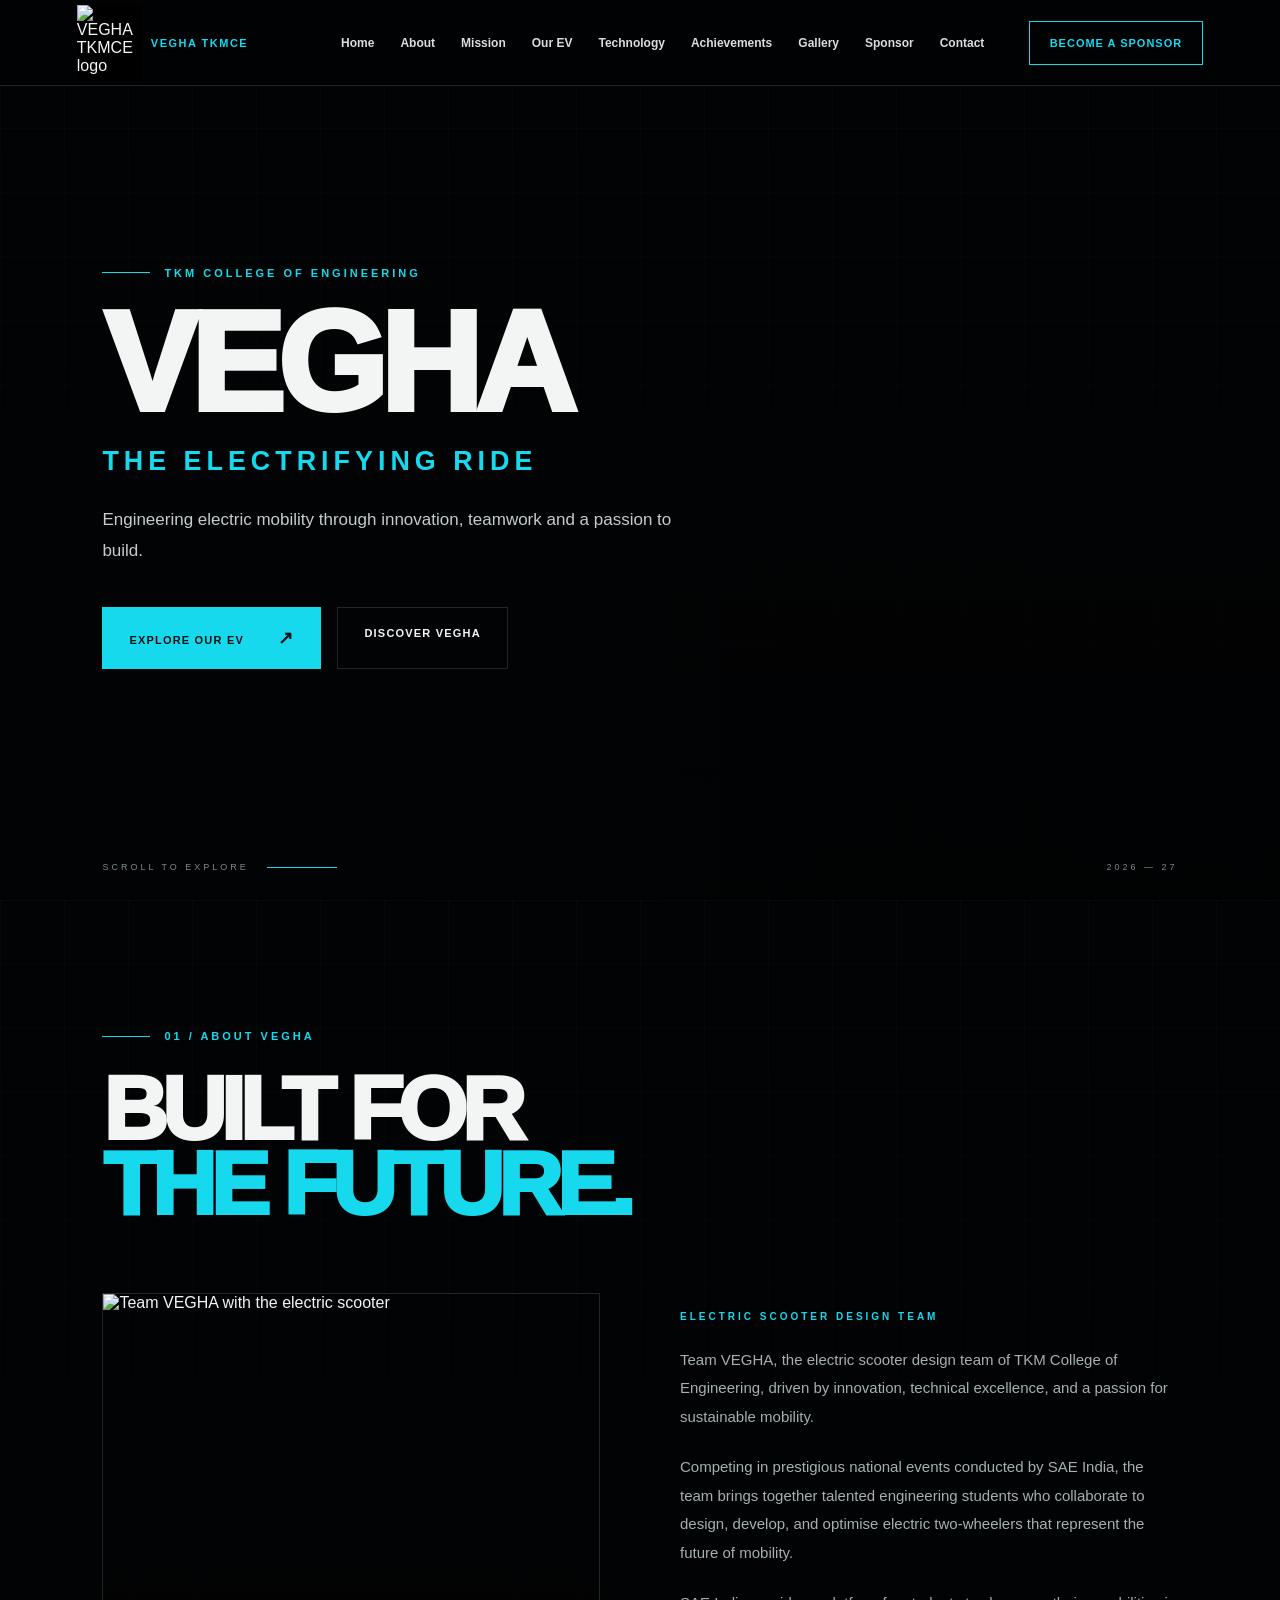
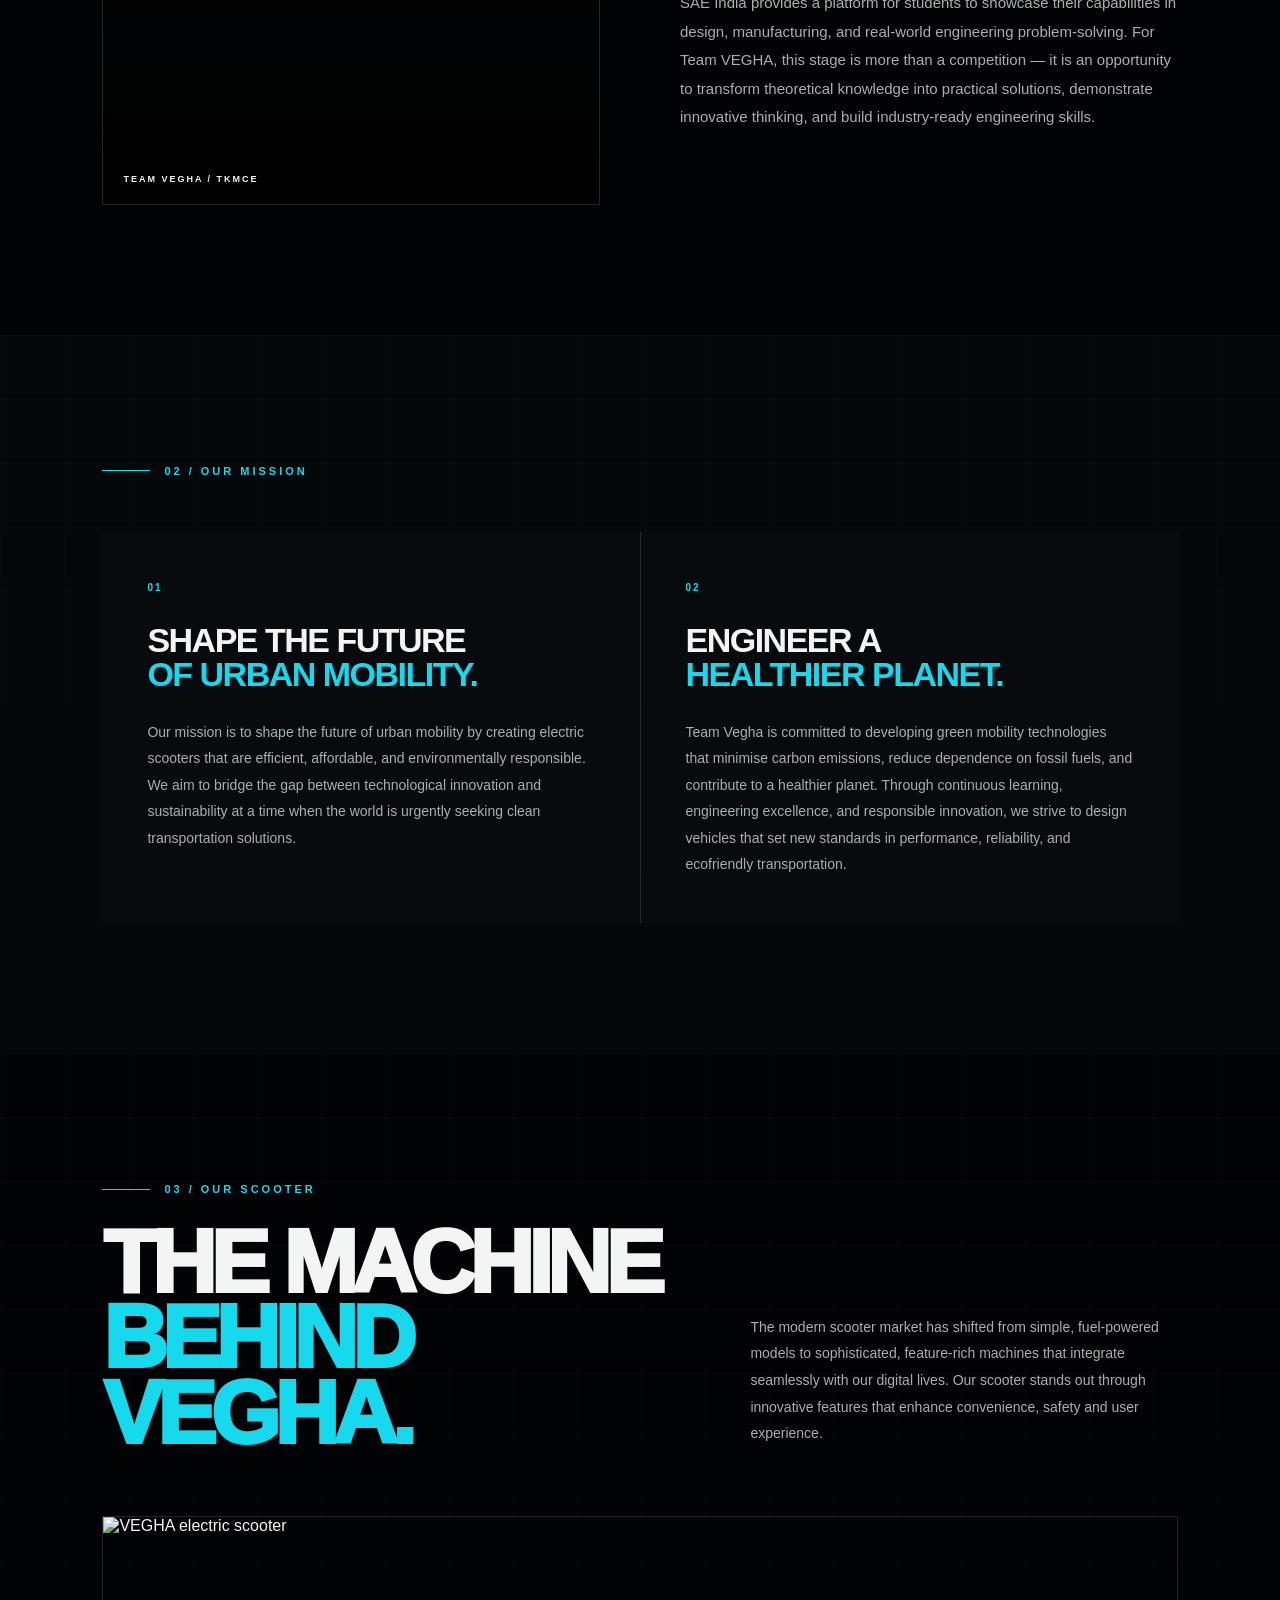
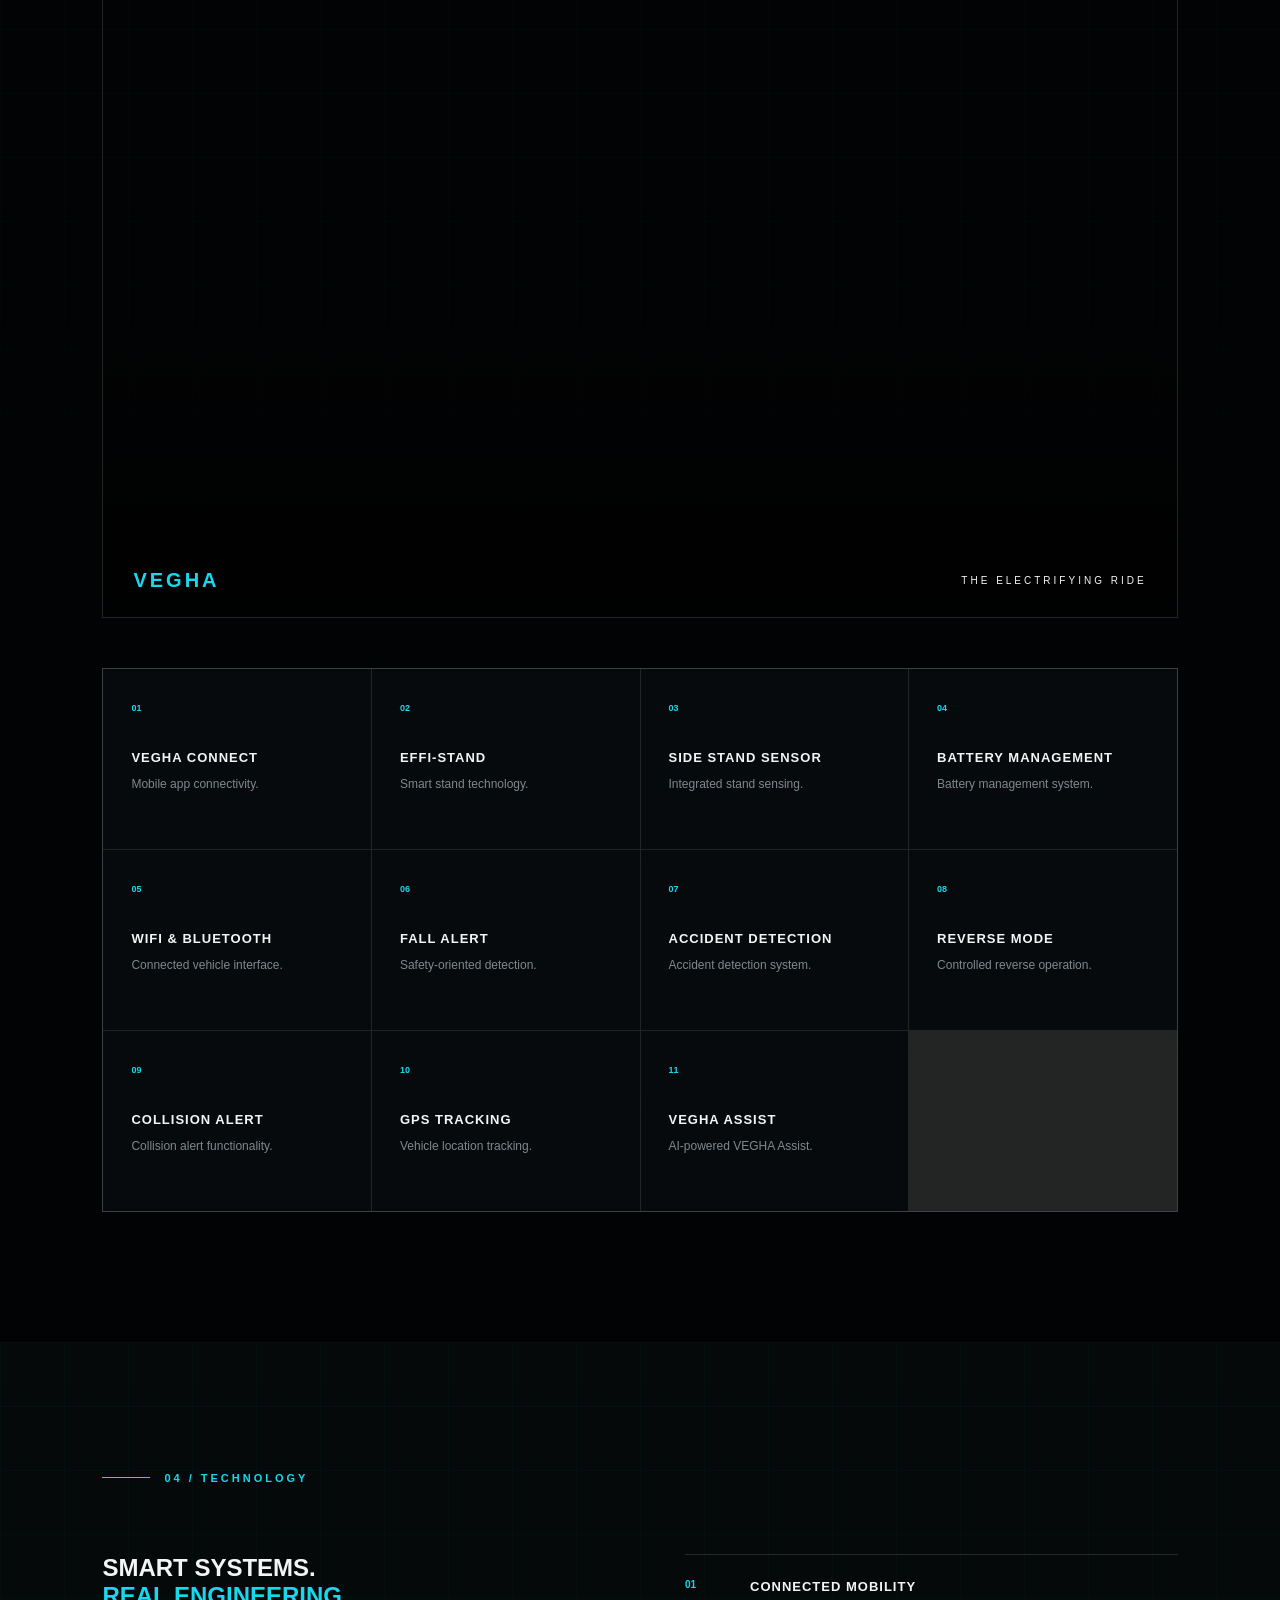
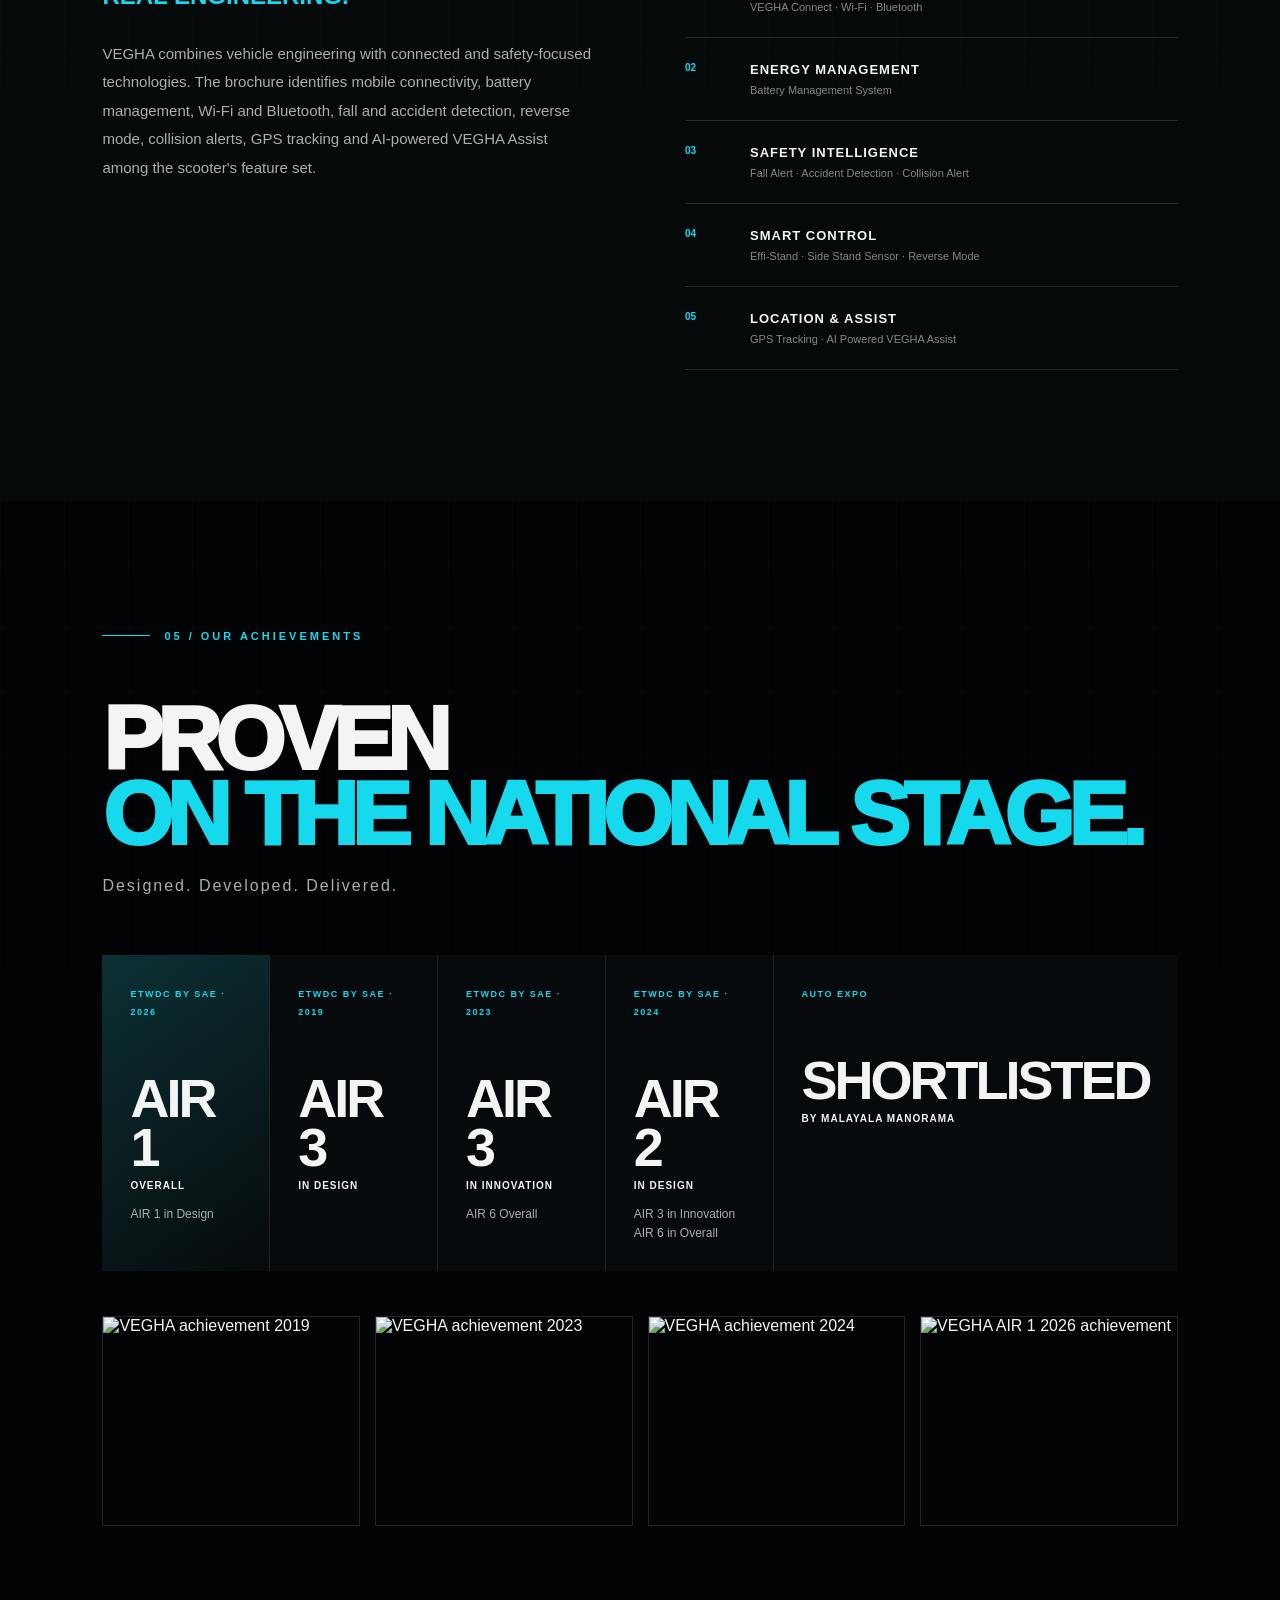
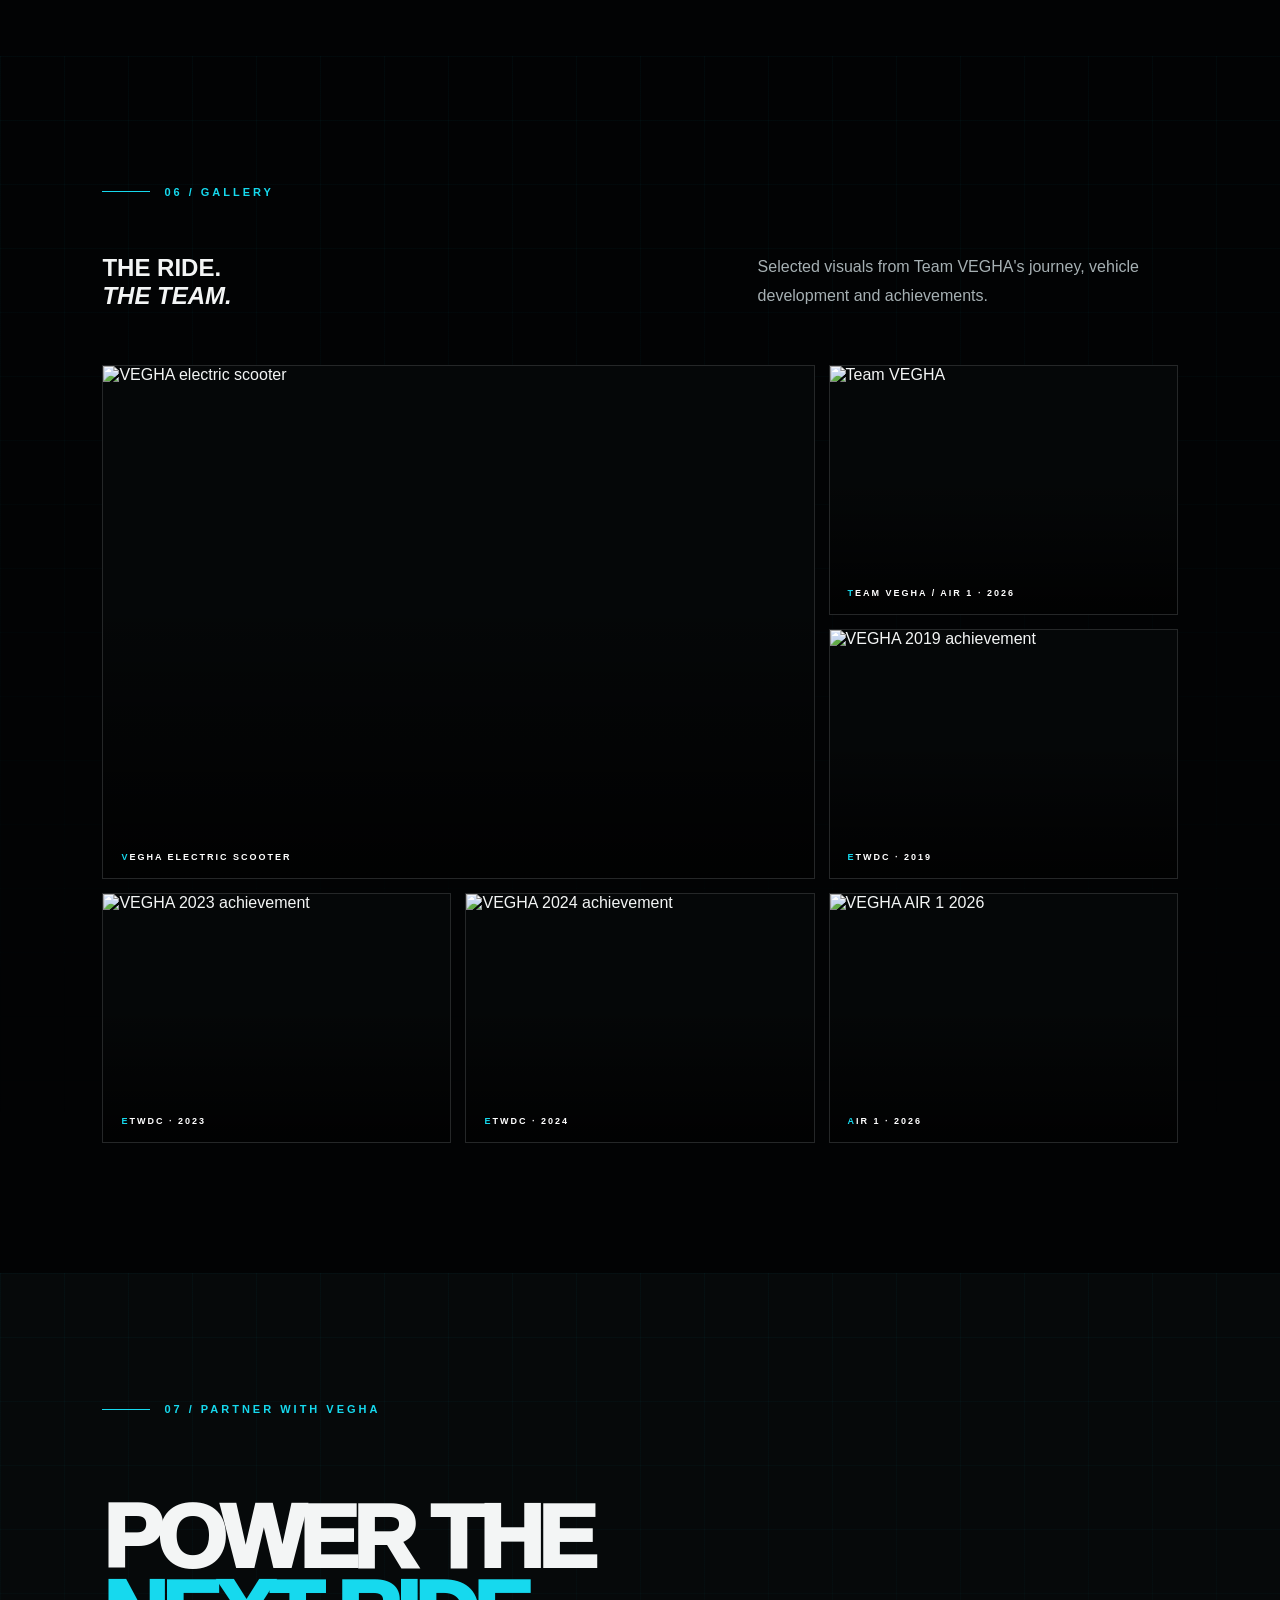
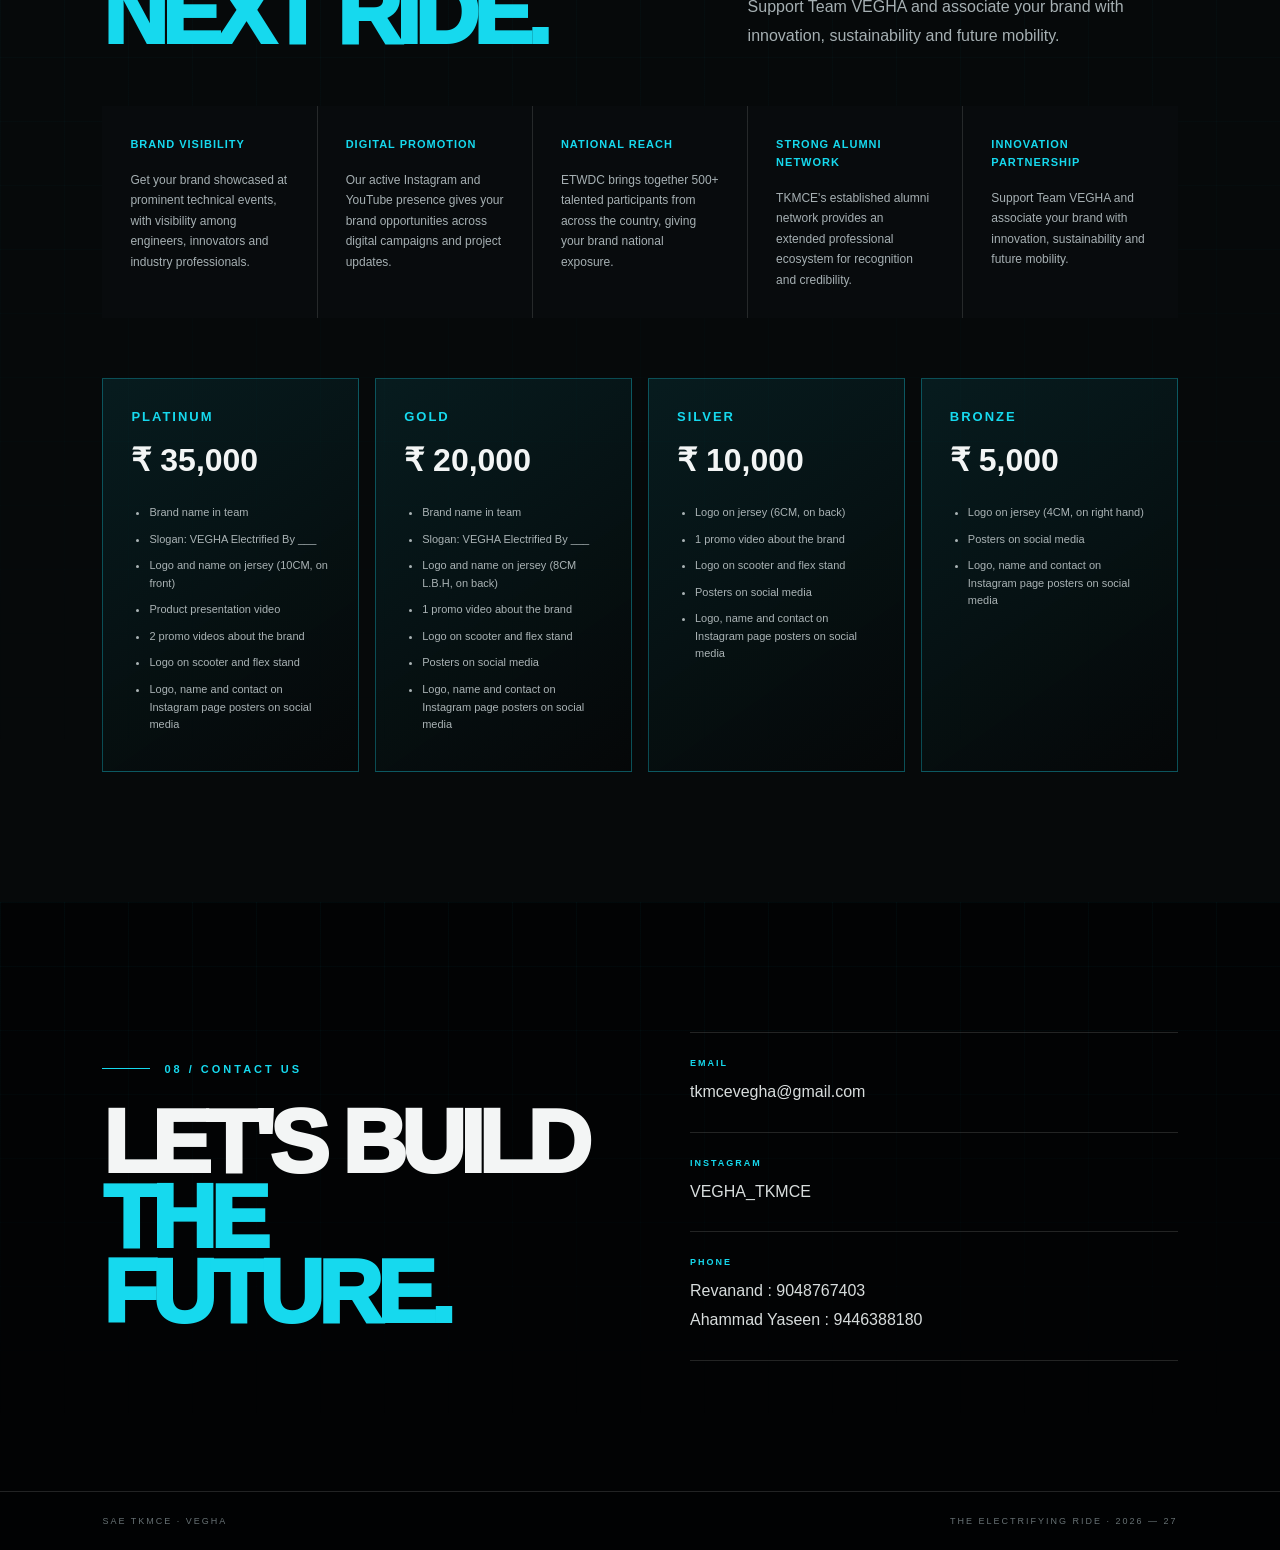
==== index.html @ fbf4fe84 "Add files via upload" ====
<!DOCTYPE html>
<html lang="en">
<head>
  <meta charset="UTF-8">
  <meta name="viewport" content="width=device-width, initial-scale=1.0">
  <meta name="description" content="Team VEGHA — Electric scooter design team of TKM College of Engineering.">
  <title>VEGHA TKMCE | The Electrifying Ride</title>
  <link rel="stylesheet" href="style.css">
</head>
<body>

<header class="site-header">
  <a href="#home" class="brand">
    <img src="images/logo.png" alt="VEGHA TKMCE logo">
    <span>VEGHA TKMCE</span>
  </a>
  <nav>
    <a href="#home">Home</a>
    <a href="#about">About</a>
    <a href="#mission">Mission</a>
    <a href="#scooter">Our EV</a>
    <a href="#technology">Technology</a>
    <a href="#achievements">Achievements</a>
    <a href="#gallery">Gallery</a>
    <a href="#sponsor">Sponsor</a>
    <a href="#contact">Contact</a>
  </nav>
  <a class="nav-cta" href="#sponsor">BECOME A SPONSOR</a>
  <button class="menu" aria-label="Open menu">☰</button>
</header>

<main>
  <section id="home" class="hero">
    <div class="hero-overlay"></div>
    <div class="grid-bg"></div>
    <div class="hero-content reveal">
      <div class="eyebrow"><span></span> TKM COLLEGE OF ENGINEERING</div>
      <h1>VEGHA</h1>
      <h2>THE ELECTRIFYING RIDE</h2>
      <p>Engineering electric mobility through innovation, teamwork and a passion to build.</p>
      <div class="actions">
        <a class="btn primary" href="#scooter">EXPLORE OUR EV <b>↗</b></a>
        <a class="btn ghost" href="#about">DISCOVER VEGHA</a>
      </div>
    </div>
    <div class="hero-meta"><span>SCROLL TO EXPLORE</span><i></i><span>2026 — 27</span></div>
  </section>

  <section id="about" class="section about">
    <div class="grid-bg"></div>
    <div class="section-head reveal">
      <div class="eyebrow"><span></span> 01 / ABOUT VEGHA</div>
      <h2>BUILT FOR<br><em>THE FUTURE.</em></h2>
    </div>
    <div class="about-grid">
      <div class="media-card reveal">
        <img src="images/team.jpg" alt="Team VEGHA with the electric scooter">
        <div class="media-label">TEAM VEGHA / TKMCE</div>
      </div>
      <div class="copy reveal">
        <div class="kicker">ELECTRIC SCOOTER DESIGN TEAM</div>
        <p>Team VEGHA, the electric scooter design team of TKM College of Engineering, driven by innovation, technical excellence, and a passion for sustainable mobility.</p>
        <p>Competing in prestigious national events conducted by SAE India, the team brings together talented engineering students who collaborate to design, develop, and optimise electric two-wheelers that represent the future of mobility.</p>
        <p>SAE India provides a platform for students to showcase their capabilities in design, manufacturing, and real-world engineering problem-solving. For Team VEGHA, this stage is more than a competition — it is an opportunity to transform theoretical knowledge into practical solutions, demonstrate innovative thinking, and build industry-ready engineering skills.</p>
      </div>
    </div>
  </section>

  <section id="mission" class="section mission">
    <div class="grid-bg"></div>
    <div class="eyebrow reveal"><span></span> 02 / OUR MISSION</div>
    <div class="mission-grid">
      <article class="mission-card reveal">
        <span>01</span>
        <h3>SHAPE THE FUTURE<br><em>OF URBAN MOBILITY.</em></h3>
        <p>Our mission is to shape the future of urban mobility by creating electric scooters that are efficient, affordable, and environmentally responsible. We aim to bridge the gap between technological innovation and sustainability at a time when the world is urgently seeking clean transportation solutions.</p>
      </article>
      <article class="mission-card reveal">
        <span>02</span>
        <h3>ENGINEER A<br><em>HEALTHIER PLANET.</em></h3>
        <p>Team Vegha is committed to developing green mobility technologies that minimise carbon emissions, reduce dependence on fossil fuels, and contribute to a healthier planet. Through continuous learning, engineering excellence, and responsible innovation, we strive to design vehicles that set new standards in performance, reliability, and ecofriendly transportation.</p>
      </article>
    </div>
  </section>

  <section id="scooter" class="section scooter">
    <div class="grid-bg"></div>
    <div class="scooter-intro reveal">
      <div>
        <div class="eyebrow"><span></span> 03 / OUR SCOOTER</div>
        <h2>THE MACHINE<br><em>BEHIND VEGHA.</em></h2>
      </div>
      <p>The modern scooter market has shifted from simple, fuel-powered models to sophisticated, feature-rich machines that integrate seamlessly with our digital lives. Our scooter stands out through innovative features that enhance convenience, safety and user experience.</p>
    </div>
    <div class="scooter-showcase reveal">
      <img src="images/scooter.jpg" alt="VEGHA electric scooter">
      <div class="scooter-caption"><strong>VEGHA</strong><span>THE ELECTRIFYING RIDE</span></div>
    </div>
    <div class="feature-grid">
      <article class="feature reveal"><span>01</span><h3>VEGHA CONNECT</h3><p>Mobile app connectivity.</p></article>
      <article class="feature reveal"><span>02</span><h3>EFFI-STAND</h3><p>Smart stand technology.</p></article>
      <article class="feature reveal"><span>03</span><h3>SIDE STAND SENSOR</h3><p>Integrated stand sensing.</p></article>
      <article class="feature reveal"><span>04</span><h3>BATTERY MANAGEMENT</h3><p>Battery management system.</p></article>
      <article class="feature reveal"><span>05</span><h3>WIFI & BLUETOOTH</h3><p>Connected vehicle interface.</p></article>
      <article class="feature reveal"><span>06</span><h3>FALL ALERT</h3><p>Safety-oriented detection.</p></article>
      <article class="feature reveal"><span>07</span><h3>ACCIDENT DETECTION</h3><p>Accident detection system.</p></article>
      <article class="feature reveal"><span>08</span><h3>REVERSE MODE</h3><p>Controlled reverse operation.</p></article>
      <article class="feature reveal"><span>09</span><h3>COLLISION ALERT</h3><p>Collision alert functionality.</p></article>
      <article class="feature reveal"><span>10</span><h3>GPS TRACKING</h3><p>Vehicle location tracking.</p></article>
      <article class="feature reveal"><span>11</span><h3>VEGHA ASSIST</h3><p>AI-powered VEGHA Assist.</p></article>
    </div>
  </section>

  <section id="technology" class="section technology">
    <div class="grid-bg"></div>
    <div class="eyebrow reveal"><span></span> 04 / TECHNOLOGY</div>
    <div class="tech-layout">
      <div class="tech-copy reveal">
        <h2>SMART SYSTEMS.<br><em>REAL ENGINEERING.</em></h2>
        <p>VEGHA combines vehicle engineering with connected and safety-focused technologies. The brochure identifies mobile connectivity, battery management, Wi-Fi and Bluetooth, fall and accident detection, reverse mode, collision alerts, GPS tracking and AI-powered VEGHA Assist among the scooter's feature set.</p>
      </div>
      <div class="tech-list reveal">
        <div><span>01</span><b>CONNECTED MOBILITY</b><small>VEGHA Connect · Wi-Fi · Bluetooth</small></div>
        <div><span>02</span><b>ENERGY MANAGEMENT</b><small>Battery Management System</small></div>
        <div><span>03</span><b>SAFETY INTELLIGENCE</b><small>Fall Alert · Accident Detection · Collision Alert</small></div>
        <div><span>04</span><b>SMART CONTROL</b><small>Effi-Stand · Side Stand Sensor · Reverse Mode</small></div>
        <div><span>05</span><b>LOCATION & ASSIST</b><small>GPS Tracking · AI Powered VEGHA Assist</small></div>
      </div>
    </div>
  </section>

  <section id="achievements" class="section achievements">
    <div class="grid-bg"></div>
    <div class="eyebrow reveal"><span></span> 05 / OUR ACHIEVEMENTS</div>
    <div class="achievement-title reveal"><h2>PROVEN<br><em>ON THE NATIONAL STAGE.</em></h2><p>Designed. Developed. Delivered.</p></div>
    <div class="achievement-grid">
      <article class="achievement-card highlight reveal"><span>ETWDC BY SAE · 2026</span><strong>AIR 1</strong><b>OVERALL</b><p>AIR 1 in Design</p></article>
      <article class="achievement-card reveal"><span>ETWDC BY SAE · 2019</span><strong>AIR 3</strong><b>IN DESIGN</b></article>
      <article class="achievement-card reveal"><span>ETWDC BY SAE · 2023</span><strong>AIR 3</strong><b>IN INNOVATION</b><p>AIR 6 Overall</p></article>
      <article class="achievement-card reveal"><span>ETWDC BY SAE · 2024</span><strong>AIR 2</strong><b>IN DESIGN</b><p>AIR 3 in Innovation<br>AIR 6 in Overall</p></article>
      <article class="achievement-card reveal"><span>AUTO EXPO</span><strong>SHORTLISTED</strong><b>BY MALAYALA MANORAMA</b></article>
    </div>
    <div class="achievement-gallery">
      <img class="reveal" src="images/achievement-2019.jpg" alt="VEGHA achievement 2019">
      <img class="reveal" src="images/achievement-2023.jpg" alt="VEGHA achievement 2023">
      <img class="reveal" src="images/achievement-2024.jpg" alt="VEGHA achievement 2024">
      <img class="reveal" src="images/cover-achievement.jpg" alt="VEGHA AIR 1 2026 achievement">
    </div>
  </section>

  <section id="gallery" class="section gallery">
    <div class="grid-bg"></div>
    <div class="eyebrow reveal"><span></span> 06 / GALLERY</div>
    <div class="gallery-head reveal"><h2>THE RIDE.<br><em>THE TEAM.</em></h2><p>Selected visuals from Team VEGHA's journey, vehicle development and achievements.</p></div>
    <div class="gallery-grid">
      <figure class="gallery-item large reveal"><img src="images/scooter.jpg" alt="VEGHA electric scooter"><figcaption>VEGHA ELECTRIC SCOOTER</figcaption></figure>
      <figure class="gallery-item reveal"><img src="images/team-achievement.jpg" alt="Team VEGHA"><figcaption>TEAM VEGHA / AIR 1 · 2026</figcaption></figure>
      <figure class="gallery-item reveal"><img src="images/achievement-2019.jpg" alt="VEGHA 2019 achievement"><figcaption>ETWDC · 2019</figcaption></figure>
      <figure class="gallery-item reveal"><img src="images/achievement-2023.jpg" alt="VEGHA 2023 achievement"><figcaption>ETWDC · 2023</figcaption></figure>
      <figure class="gallery-item reveal"><img src="images/achievement-2024.jpg" alt="VEGHA 2024 achievement"><figcaption>ETWDC · 2024</figcaption></figure>
      <figure class="gallery-item reveal"><img src="images/cover-achievement.jpg" alt="VEGHA AIR 1 2026"><figcaption>AIR 1 · 2026</figcaption></figure>
    </div>
  </section>

  <section id="sponsor" class="section sponsor">
    <div class="grid-bg"></div>
    <div class="eyebrow reveal"><span></span> 07 / PARTNER WITH VEGHA</div>
    <div class="sponsor-head reveal"><h2>POWER THE<br><em>NEXT RIDE.</em></h2><p>Support Team VEGHA and associate your brand with innovation, sustainability and future mobility.</p></div>
    <div class="sponsor-benefits">
      <article><b>BRAND VISIBILITY</b><p>Get your brand showcased at prominent technical events, with visibility among engineers, innovators and industry professionals.</p></article>
      <article><b>DIGITAL PROMOTION</b><p>Our active Instagram and YouTube presence gives your brand opportunities across digital campaigns and project updates.</p></article>
      <article><b>NATIONAL REACH</b><p>ETWDC brings together 500+ talented participants from across the country, giving your brand national exposure.</p></article>
      <article><b>STRONG ALUMNI NETWORK</b><p>TKMCE's established alumni network provides an extended professional ecosystem for recognition and credibility.</p></article>
      <article><b>INNOVATION PARTNERSHIP</b><p>Support Team VEGHA and associate your brand with innovation, sustainability and future mobility.</p></article>
    </div>
    <div class="packages">
      <article class="package reveal"><span>PLATINUM</span><strong>₹ 35,000</strong><ul><li>Brand name in team</li><li>Slogan: VEGHA Electrified By ___</li><li>Logo and name on jersey (10CM, on front)</li><li>Product presentation video</li><li>2 promo videos about the brand</li><li>Logo on scooter and flex stand</li><li>Logo, name and contact on Instagram page posters on social media</li></ul></article>
      <article class="package reveal"><span>GOLD</span><strong>₹ 20,000</strong><ul><li>Brand name in team</li><li>Slogan: VEGHA Electrified By ___</li><li>Logo and name on jersey (8CM L.B.H, on back)</li><li>1 promo video about the brand</li><li>Logo on scooter and flex stand</li><li>Posters on social media</li><li>Logo, name and contact on Instagram page posters on social media</li></ul></article>
      <article class="package reveal"><span>SILVER</span><strong>₹ 10,000</strong><ul><li>Logo on jersey (6CM, on back)</li><li>1 promo video about the brand</li><li>Logo on scooter and flex stand</li><li>Posters on social media</li><li>Logo, name and contact on Instagram page posters on social media</li></ul></article>
      <article class="package reveal"><span>BRONZE</span><strong>₹ 5,000</strong><ul><li>Logo on jersey (4CM, on right hand)</li><li>Posters on social media</li><li>Logo, name and contact on Instagram page posters on social media</li></ul></article>
    </div>
  </section>

  <section id="contact" class="section contact">
    <div class="grid-bg"></div>
    <div class="contact-inner reveal">
      <div>
        <div class="eyebrow"><span></span> 08 / CONTACT US</div>
        <h2>LET'S BUILD<br><em>THE FUTURE.</em></h2>
      </div>
      <div class="contact-details">
        <div><small>EMAIL</small><a href="mailto:tkmcevegha@gmail.com">tkmcevegha@gmail.com</a></div>
        <div><small>INSTAGRAM</small><a href="https://www.instagram.com/VEGHA_TKMCE/" target="_blank" rel="noopener">VEGHA_TKMCE</a></div>
        <div><small>PHONE</small><p>Revanand : 9048767403<br>Ahammad Yaseen : 9446388180</p></div>
      </div>
    </div>
  </section>
</main>

<footer><span>SAE TKMCE · VEGHA</span><span>THE ELECTRIFYING RIDE · 2026 — 27</span></footer>
<script src="script.js"></script>
</body>
</html>
---- style.css ----
:root{--bg:#020304;--panel:#070b0d;--cyan:#16d9ee;--text:#f3f5f5;--muted:#a6b0b3;--line:rgba(255,255,255,.13);--cyanline:rgba(22,217,238,.32);--max:1420px}
*{box-sizing:border-box;margin:0;padding:0}html{scroll-behavior:smooth}body{font-family:Arial,Helvetica,sans-serif;background:var(--bg);color:var(--text);overflow-x:hidden}a{color:inherit;text-decoration:none}img{display:block;max-width:100%}.grid-bg{position:absolute;inset:0;pointer-events:none;background-image:linear-gradient(rgba(22,217,238,.035) 1px,transparent 1px),linear-gradient(90deg,rgba(22,217,238,.035) 1px,transparent 1px);background-size:64px 64px;mask-image:linear-gradient(to bottom,black,transparent 92%)}
.site-header{position:fixed;z-index:50;top:0;left:0;right:0;height:86px;background:rgba(2,3,4,.88);backdrop-filter:blur(12px);border-bottom:1px solid var(--line);display:flex;align-items:center;padding:0 6%;gap:34px}.brand{display:flex;align-items:center;gap:10px;min-width:220px;height:100%}.brand img{width:64px;height:76px;object-fit:contain;object-position:center;background:#000}.brand span{font-size:11px;font-weight:900;letter-spacing:1.5px;color:var(--cyan)}nav{display:flex;align-items:center;justify-content:center;gap:26px;flex:1}nav a{font-size:12px;font-weight:800;color:#d8dddd;transition:.25s}nav a:hover{color:var(--cyan)}.nav-cta{border:1px solid var(--cyan);padding:15px 20px;color:var(--cyan);font-size:11px;font-weight:900;letter-spacing:1px;white-space:nowrap}.menu{display:none;background:none;border:0;color:white;font-size:22px}
.hero{min-height:100vh;position:relative;display:flex;align-items:center;padding:120px 8% 85px;background:#020304 url('images/scooter.jpg') center/cover no-repeat;overflow:hidden}.hero-overlay{position:absolute;inset:0;background:linear-gradient(90deg,rgba(2,3,4,.98) 0%,rgba(2,3,4,.94) 25%,rgba(2,3,4,.70) 46%,rgba(2,3,4,.25) 70%,rgba(2,3,4,.34) 100%),linear-gradient(0deg,rgba(0,0,0,.5),transparent 50%)}.hero-content{position:relative;z-index:2;max-width:760px}.eyebrow{display:flex;align-items:center;gap:14px;color:var(--cyan);font-size:11px;font-weight:900;letter-spacing:3px}.eyebrow span{width:48px;height:1px;background:var(--cyan)}.hero h1{font-size:clamp(90px,11vw,170px);line-height:.78;letter-spacing:-7px;margin:30px 0 28px;font-weight:950}.hero h2{font-size:clamp(18px,2.1vw,31px);letter-spacing:5px;color:var(--cyan);margin-bottom:28px}.hero p{max-width:570px;color:#c5ccce;font-size:17px;line-height:1.8}.actions{display:flex;gap:16px;margin-top:40px}.btn{padding:19px 26px;border:1px solid var(--line);font-size:11px;font-weight:900;letter-spacing:1.2px}.btn.primary{background:var(--cyan);color:#001014;border-color:var(--cyan)}.btn.primary b{margin-left:30px;font-size:18px}.btn.ghost:hover{border-color:var(--cyan);color:var(--cyan)}.hero-meta{position:absolute;z-index:3;left:8%;right:8%;bottom:28px;display:flex;align-items:center;gap:18px;color:#7d898c;font-size:9px;letter-spacing:3px}.hero-meta i{width:70px;height:1px;background:var(--cyan)}.hero-meta span:last-child{margin-left:auto}
.section{position:relative;padding:130px 8%;overflow:hidden}.about{background:#020304}.section-head{position:relative;z-index:2;max-width:800px}.section-head h2,.scooter h2,.achievement-title h2,.sponsor-head h2,.contact h2{font-size:clamp(58px,7vw,105px);line-height:.84;letter-spacing:-6px;font-weight:950;margin-top:30px}.section-head em,.scooter em,.achievement-title em,.sponsor-head em,.contact em,.tech-copy em{color:var(--cyan);font-style:normal}.about-grid{position:relative;z-index:2;max-width:var(--max);margin:70px auto 0;display:grid;grid-template-columns:1fr 1fr;gap:80px;align-items:start}.media-card{position:relative;border:1px solid var(--line);overflow:hidden}.media-card img{width:100%;height:510px;object-fit:cover;object-position:center}.media-card:after{content:'';position:absolute;inset:0;background:linear-gradient(0deg,rgba(0,0,0,.75),transparent 55%)}.media-label{position:absolute;z-index:2;bottom:20px;left:20px;font-size:9px;font-weight:900;letter-spacing:2px}.copy{padding-top:18px}.kicker{color:var(--cyan);font-size:10px;font-weight:900;letter-spacing:3px;margin-bottom:24px}.copy p{color:var(--muted);font-size:15px;line-height:1.9;margin-bottom:22px}
.mission{background:#050809}.mission>.eyebrow{position:relative;z-index:2;max-width:var(--max);margin:0 auto 55px}.mission-grid{position:relative;z-index:2;max-width:var(--max);margin:auto;display:grid;grid-template-columns:1fr 1fr;gap:1px;background:var(--line)}.mission-card{background:var(--panel);padding:45px}.mission-card>span{color:var(--cyan);font-size:10px;font-weight:900;letter-spacing:2px}.mission-card h3{font-size:34px;line-height:1;letter-spacing:-1.5px;margin:28px 0}.mission-card em{font-style:normal;color:var(--cyan)}.mission-card p{color:var(--muted);font-size:14px;line-height:1.9}
.scooter{background:#020304}.scooter-intro{position:relative;z-index:2;max-width:var(--max);margin:auto;display:grid;grid-template-columns:1.15fr .85fr;gap:70px;align-items:end}.scooter-intro>p{color:var(--muted);font-size:14px;line-height:1.9;padding-bottom:4px}.scooter-showcase{position:relative;z-index:2;max-width:var(--max);margin:65px auto 0;border:1px solid var(--line);overflow:hidden}.scooter-showcase img{width:100%;height:min(62vw,700px);object-fit:cover}.scooter-showcase:after{content:'';position:absolute;inset:0;background:linear-gradient(0deg,rgba(0,0,0,.8),transparent 45%)}.scooter-caption{position:absolute;z-index:2;left:30px;right:30px;bottom:25px;display:flex;justify-content:space-between;align-items:center}.scooter-caption strong{font-size:20px;letter-spacing:3px;color:var(--cyan)}.scooter-caption span{font-size:10px;letter-spacing:3px}.feature-grid{position:relative;z-index:2;max-width:var(--max);margin:50px auto 0;display:grid;grid-template-columns:repeat(4,1fr);gap:1px;background:var(--line);border:1px solid var(--line)}.feature{position:relative;background:#070a0c;padding:28px;min-height:180px}.feature span{color:var(--cyan);font-size:9px;font-weight:900}.feature h3{font-size:13px;letter-spacing:1px;margin-top:35px}.feature p{color:#7f898c;font-size:12px;margin-top:10px;line-height:1.6}.feature:after{content:'';position:absolute;left:0;bottom:0;width:0;height:2px;background:var(--cyan);transition:.3s}.feature:hover:after{width:100%}
.technology{background:#06090a}.tech-layout{position:relative;z-index:2;max-width:var(--max);margin:70px auto 0;display:grid;grid-template-columns:1fr 1fr;gap:90px}.tech-copy p{max-width:620px;color:var(--muted);line-height:1.9;font-size:15px;margin-top:30px}.tech-list{border-top:1px solid var(--line)}.tech-list div{display:grid;grid-template-columns:50px 1fr;gap:15px;padding:24px 0;border-bottom:1px solid var(--line)}.tech-list span{color:var(--cyan);font-size:10px;font-weight:900}.tech-list b{font-size:13px;letter-spacing:1px}.tech-list small{grid-column:2;color:#7e898c;font-size:11px;margin-top:-8px}
.achievements{background:#020304}.achievement-title{position:relative;z-index:2;max-width:var(--max);margin:60px auto}.achievement-title p{color:var(--muted);margin-top:25px;letter-spacing:2px}.achievement-grid{position:relative;z-index:2;max-width:var(--max);margin:auto;display:grid;grid-template-columns:repeat(5,1fr);gap:1px;background:var(--line)}.achievement-card{background:#070a0c;padding:28px;min-height:250px}.achievement-card.highlight{background:linear-gradient(145deg,#0c3034,#070a0c)}.achievement-card span{color:var(--cyan);font-size:9px;font-weight:900;letter-spacing:1.5px}.achievement-card strong{display:block;font-size:54px;line-height:.9;margin-top:55px;letter-spacing:-3px}.achievement-card b{display:block;font-size:10px;letter-spacing:1px;margin-top:8px}.achievement-card p{color:var(--muted);font-size:12px;line-height:1.6;margin-top:14px}.achievement-gallery{position:relative;z-index:2;max-width:var(--max);margin:45px auto 0;display:grid;grid-template-columns:repeat(4,1fr);gap:15px}.achievement-gallery img{width:100%;height:210px;object-fit:cover;border:1px solid var(--line);filter:saturate(.8)}
.gallery{background:#020304}.gallery-head{position:relative;z-index:2;max-width:var(--max);margin:55px auto;display:flex;justify-content:space-between;align-items:end;gap:60px}.gallery-head p{max-width:420px;color:var(--muted);line-height:1.8}.gallery-grid{position:relative;z-index:2;max-width:var(--max);margin:auto;display:grid;grid-template-columns:repeat(3,1fr);grid-auto-rows:250px;gap:14px}.gallery-item{position:relative;margin:0;overflow:hidden;border:1px solid var(--line);background:#050708}.gallery-item.large{grid-column:span 2;grid-row:span 2}.gallery-item img{width:100%;height:100%;object-fit:cover;transition:transform .6s ease,filter .6s ease;filter:saturate(.85)}.gallery-item:hover img{transform:scale(1.04);filter:saturate(1)}.gallery-item:after{content:'';position:absolute;inset:0;background:linear-gradient(0deg,rgba(0,0,0,.8),transparent 55%)}.gallery-item figcaption{position:absolute;z-index:2;left:18px;bottom:16px;color:#fff;font-size:9px;font-weight:900;letter-spacing:2px}.gallery-item figcaption::first-letter{color:var(--cyan)}
.sponsor{background:#06090a}.sponsor-head{position:relative;z-index:2;max-width:var(--max);margin:55px auto}.sponsor-head{display:flex;justify-content:space-between;align-items:end;gap:60px}.sponsor-head p{max-width:430px;color:var(--muted);line-height:1.8}.sponsor-benefits{position:relative;z-index:2;max-width:var(--max);margin:0 auto 60px;display:grid;grid-template-columns:repeat(5,1fr);gap:1px;background:var(--line)}.sponsor-benefits article{background:#080b0d;padding:28px;min-height:210px}.sponsor-benefits b{font-size:11px;color:var(--cyan);letter-spacing:1px}.sponsor-benefits p{color:var(--muted);font-size:12px;line-height:1.7;margin-top:18px}.packages{position:relative;z-index:2;max-width:var(--max);margin:auto;display:grid;grid-template-columns:repeat(4,1fr);gap:16px}.package{border:1px solid var(--cyanline);padding:28px;background:linear-gradient(145deg,rgba(22,217,238,.09),rgba(0,0,0,.2))}.package>span{color:var(--cyan);font-size:13px;font-weight:900;letter-spacing:2px}.package>strong{display:block;font-size:32px;margin:16px 0 25px}.package ul{padding-left:18px;color:#aab3b5}.package li{font-size:11px;line-height:1.6;margin:9px 0}
.contact{background:#020304;min-height:65vh;display:flex;align-items:center}.contact-inner{position:relative;z-index:2;max-width:var(--max);width:100%;margin:auto;display:grid;grid-template-columns:1fr 1fr;gap:100px;align-items:center}.contact-details{border-top:1px solid var(--line)}.contact-details>div{padding:25px 0;border-bottom:1px solid var(--line)}.contact-details small{display:block;color:var(--cyan);font-size:9px;font-weight:900;letter-spacing:2px;margin-bottom:10px}.contact-details a,.contact-details p{font-size:16px;color:#d8dddd;line-height:1.8}.contact-details a:hover{color:var(--cyan)}footer{display:flex;justify-content:space-between;padding:24px 8%;border-top:1px solid var(--line);background:#010203;color:#677174;font-size:9px;letter-spacing:2px}
.reveal{opacity:0;transform:translateY(25px);transition:opacity .7s ease,transform .7s ease}.reveal.visible{opacity:1;transform:none}
@media(max-width:1000px){nav{gap:14px}.brand{min-width:150px}.nav-cta{display:none}.about-grid,.scooter-intro,.tech-layout,.contact-inner{grid-template-columns:1fr;gap:45px}.feature-grid{grid-template-columns:repeat(2,1fr)}.achievement-grid{grid-template-columns:repeat(2,1fr)}.achievement-gallery{grid-template-columns:repeat(2,1fr)}.sponsor-benefits{grid-template-columns:repeat(2,1fr)}.packages{grid-template-columns:repeat(2,1fr)}}
@media(max-width:720px){.site-header{height:72px;padding:0 5%}.brand{min-width:auto}.brand span{display:none}.brand img{width:48px;height:58px}nav{display:none}.menu{display:block;margin-left:auto}.hero{padding:105px 7% 75px;background-position:60% center}.hero h1{font-size:82px;letter-spacing:-5px}.hero h2{font-size:16px;letter-spacing:3px}.hero p{font-size:14px}.actions{flex-direction:column;align-items:flex-start}.btn{width:100%;text-align:center}.hero-meta{left:7%;right:7%}.section{padding:90px 7%}.section-head h2,.scooter h2,.achievement-title h2,.sponsor-head h2,.contact h2{font-size:58px;letter-spacing:-4px}.media-card img{height:380px}.copy p{font-size:14px}.mission-grid,.achievement-grid,.sponsor-benefits,.packages{grid-template-columns:1fr}.mission-card{padding:28px}.scooter-intro{grid-template-columns:1fr}.scooter-showcase img{height:430px}.feature-grid{grid-template-columns:1fr}.achievement-gallery{grid-template-columns:1fr 1fr}.achievement-gallery img{height:170px}.gallery-head{display:block}.gallery-head p{margin-top:25px}.gallery-grid{grid-template-columns:1fr 1fr;grid-auto-rows:190px}.gallery-item.large{grid-column:span 2;grid-row:span 2}.sponsor-head{display:block}.sponsor-head p{margin-top:25px}.contact-inner{gap:50px}footer{flex-direction:column;gap:12px}}
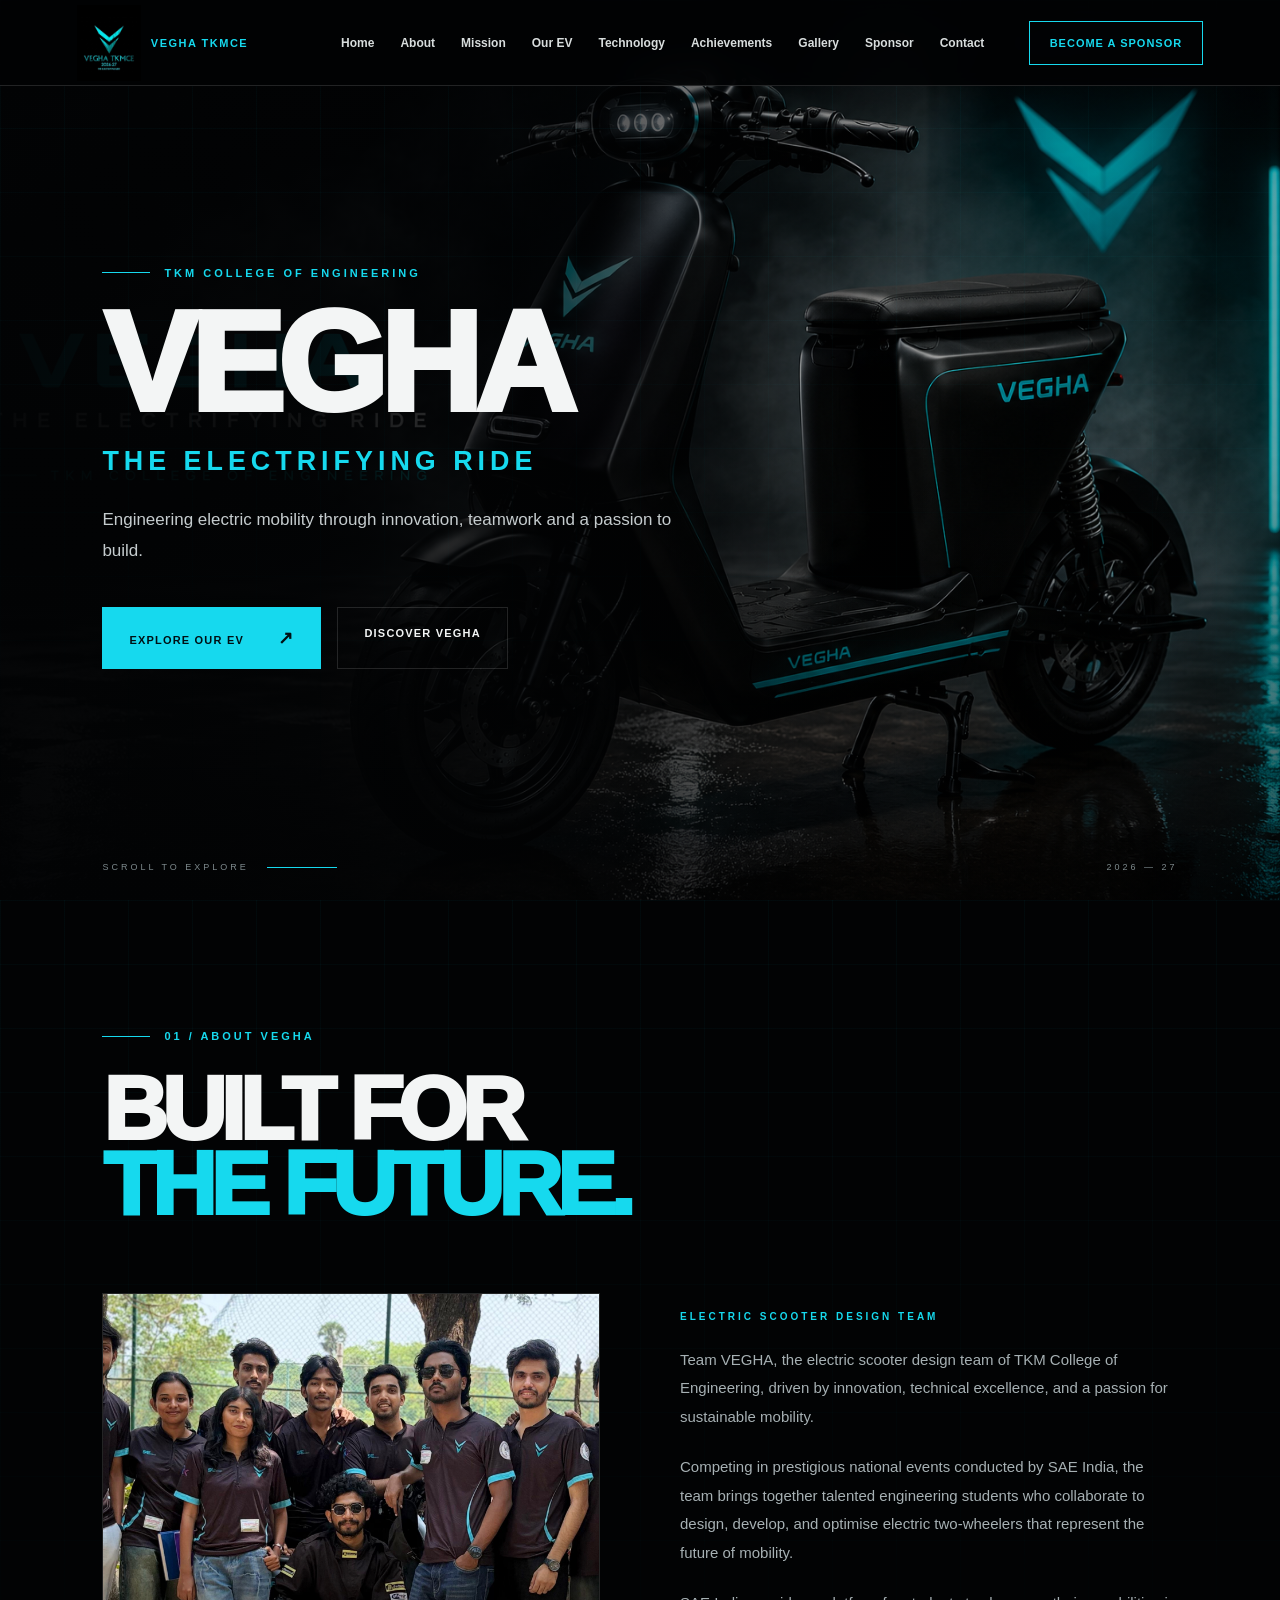
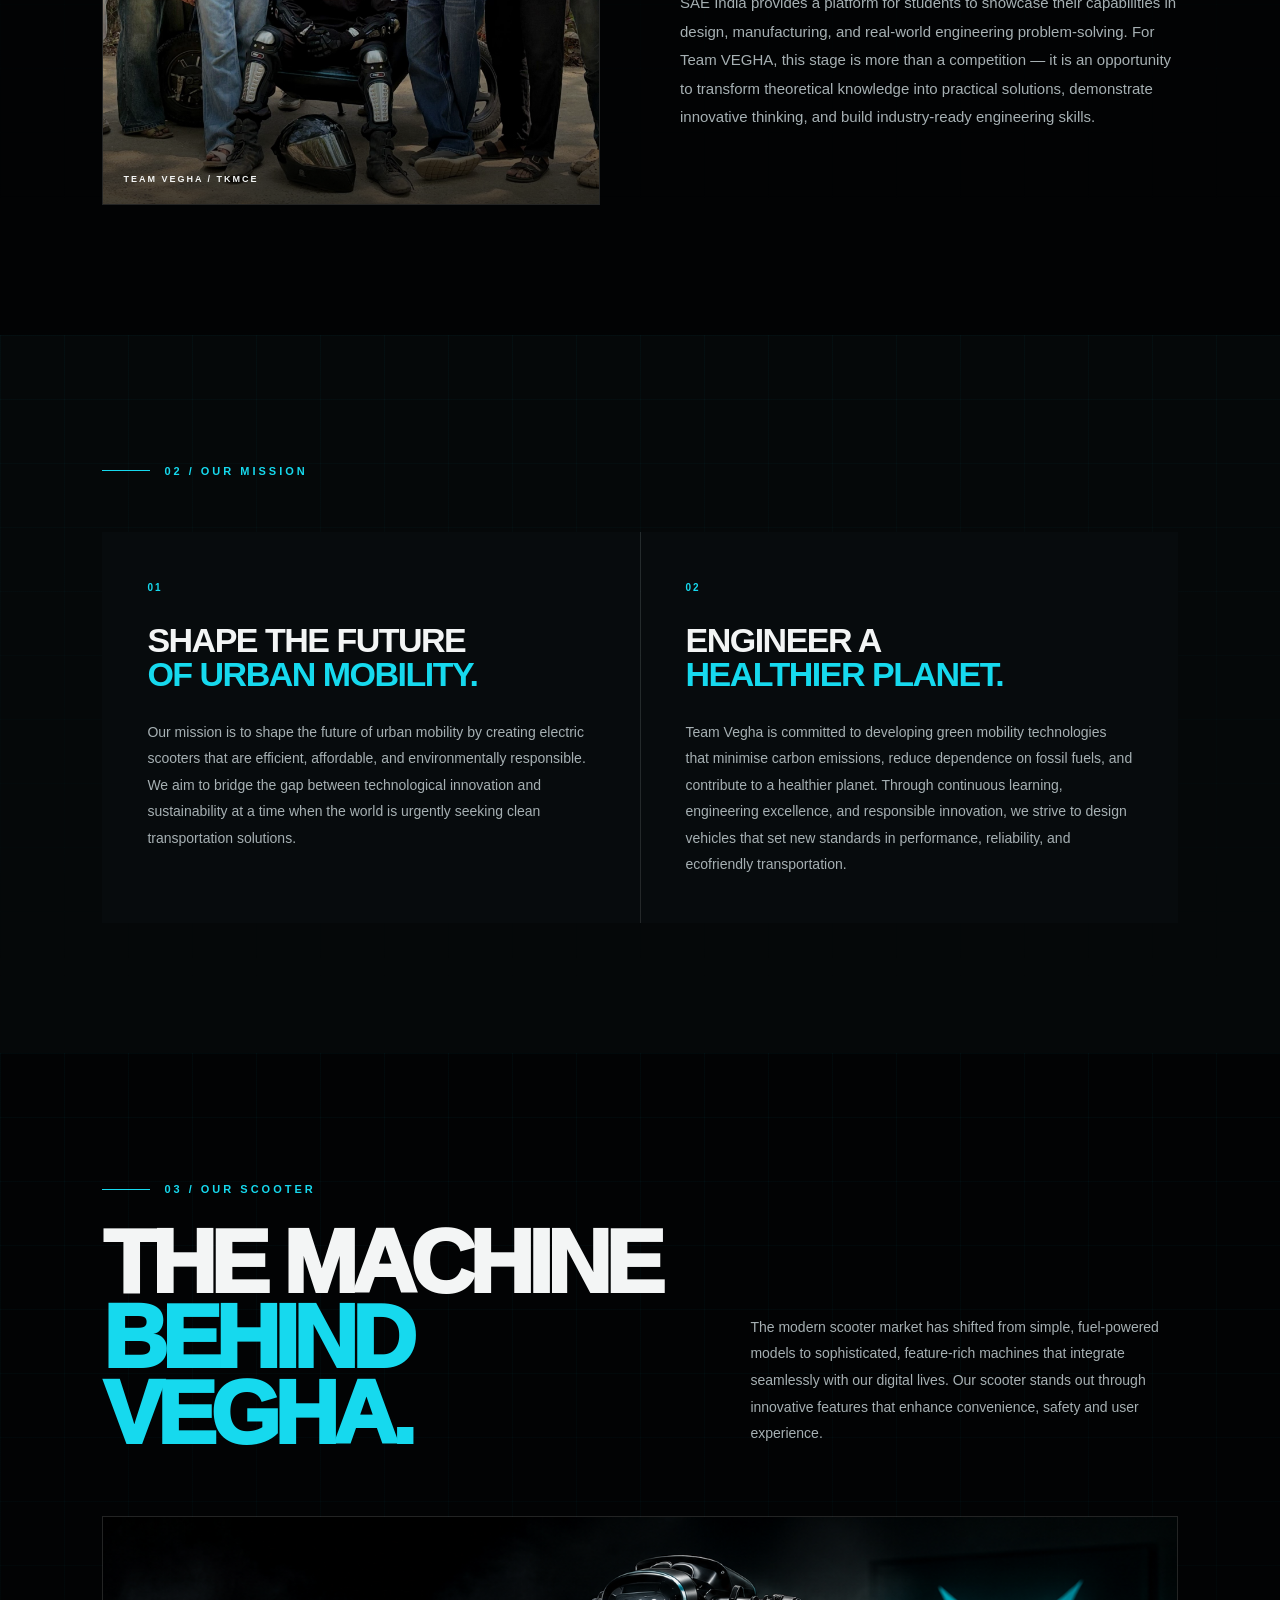
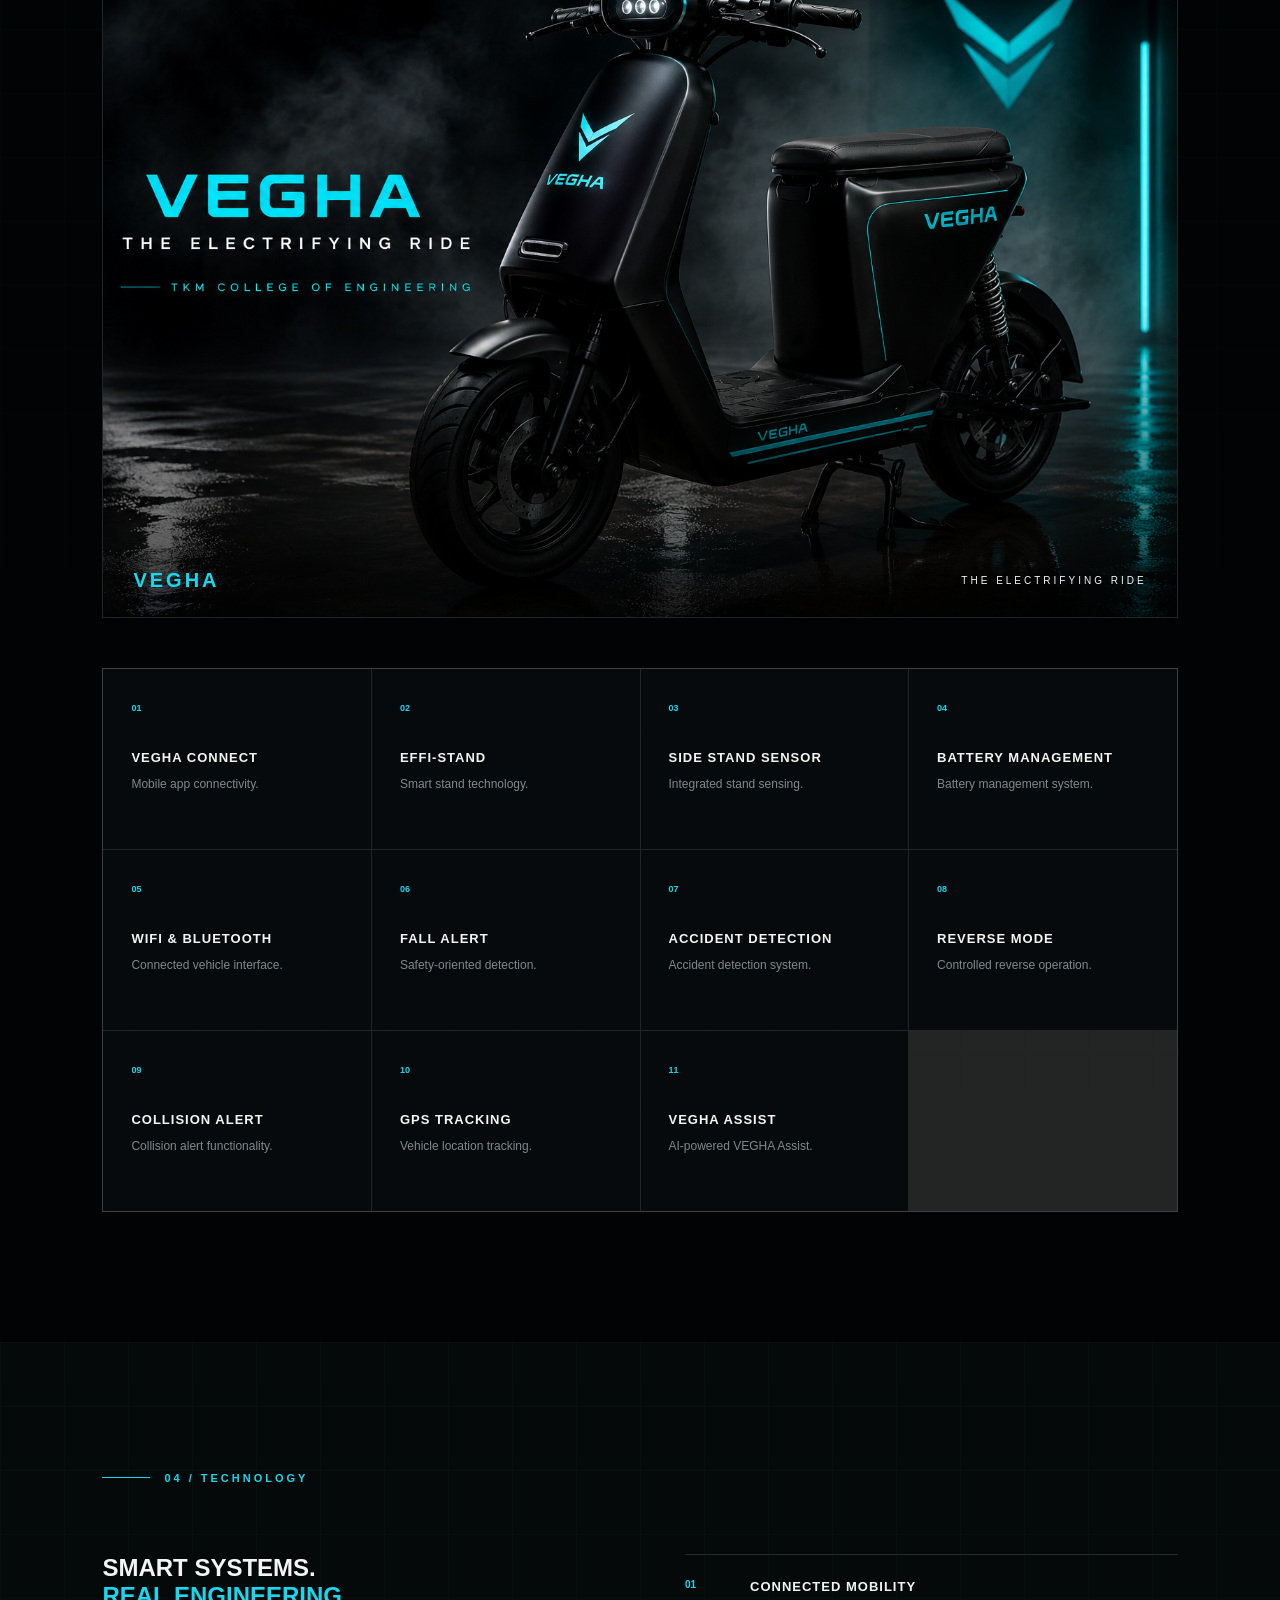
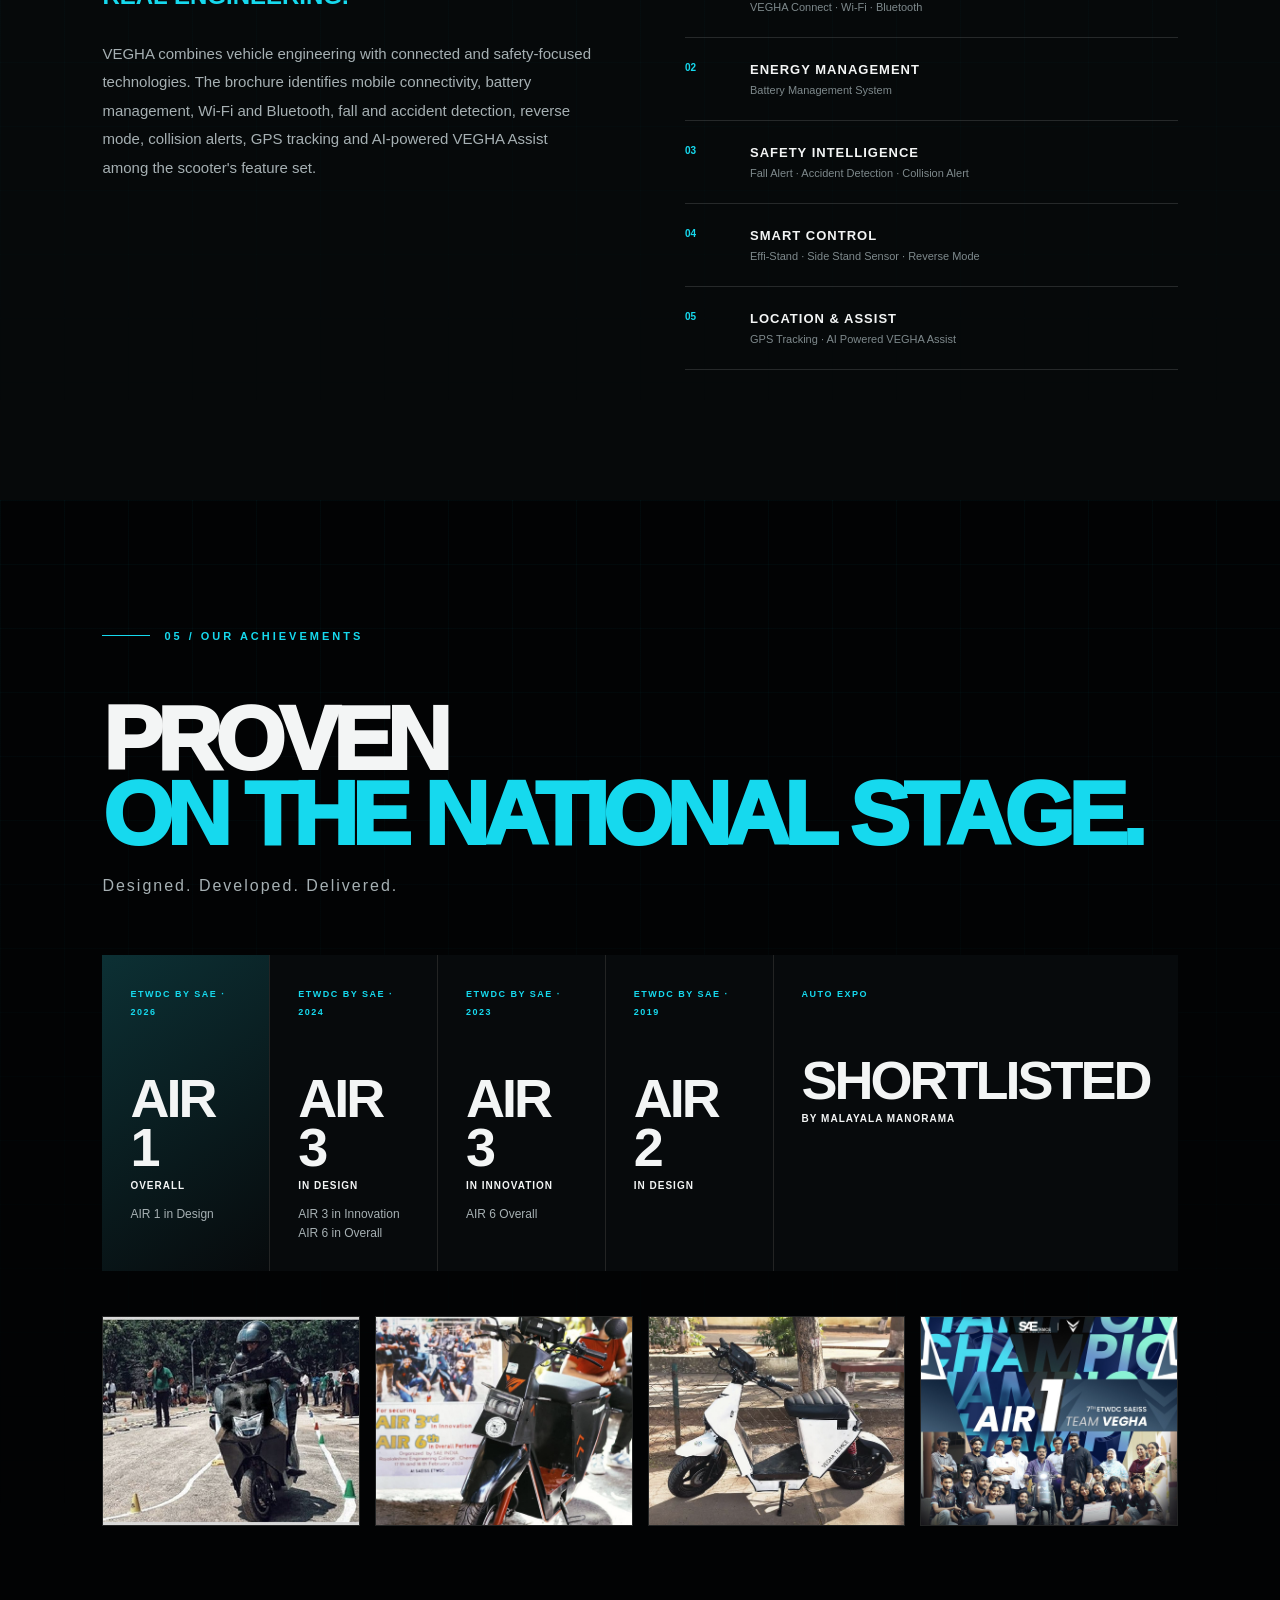
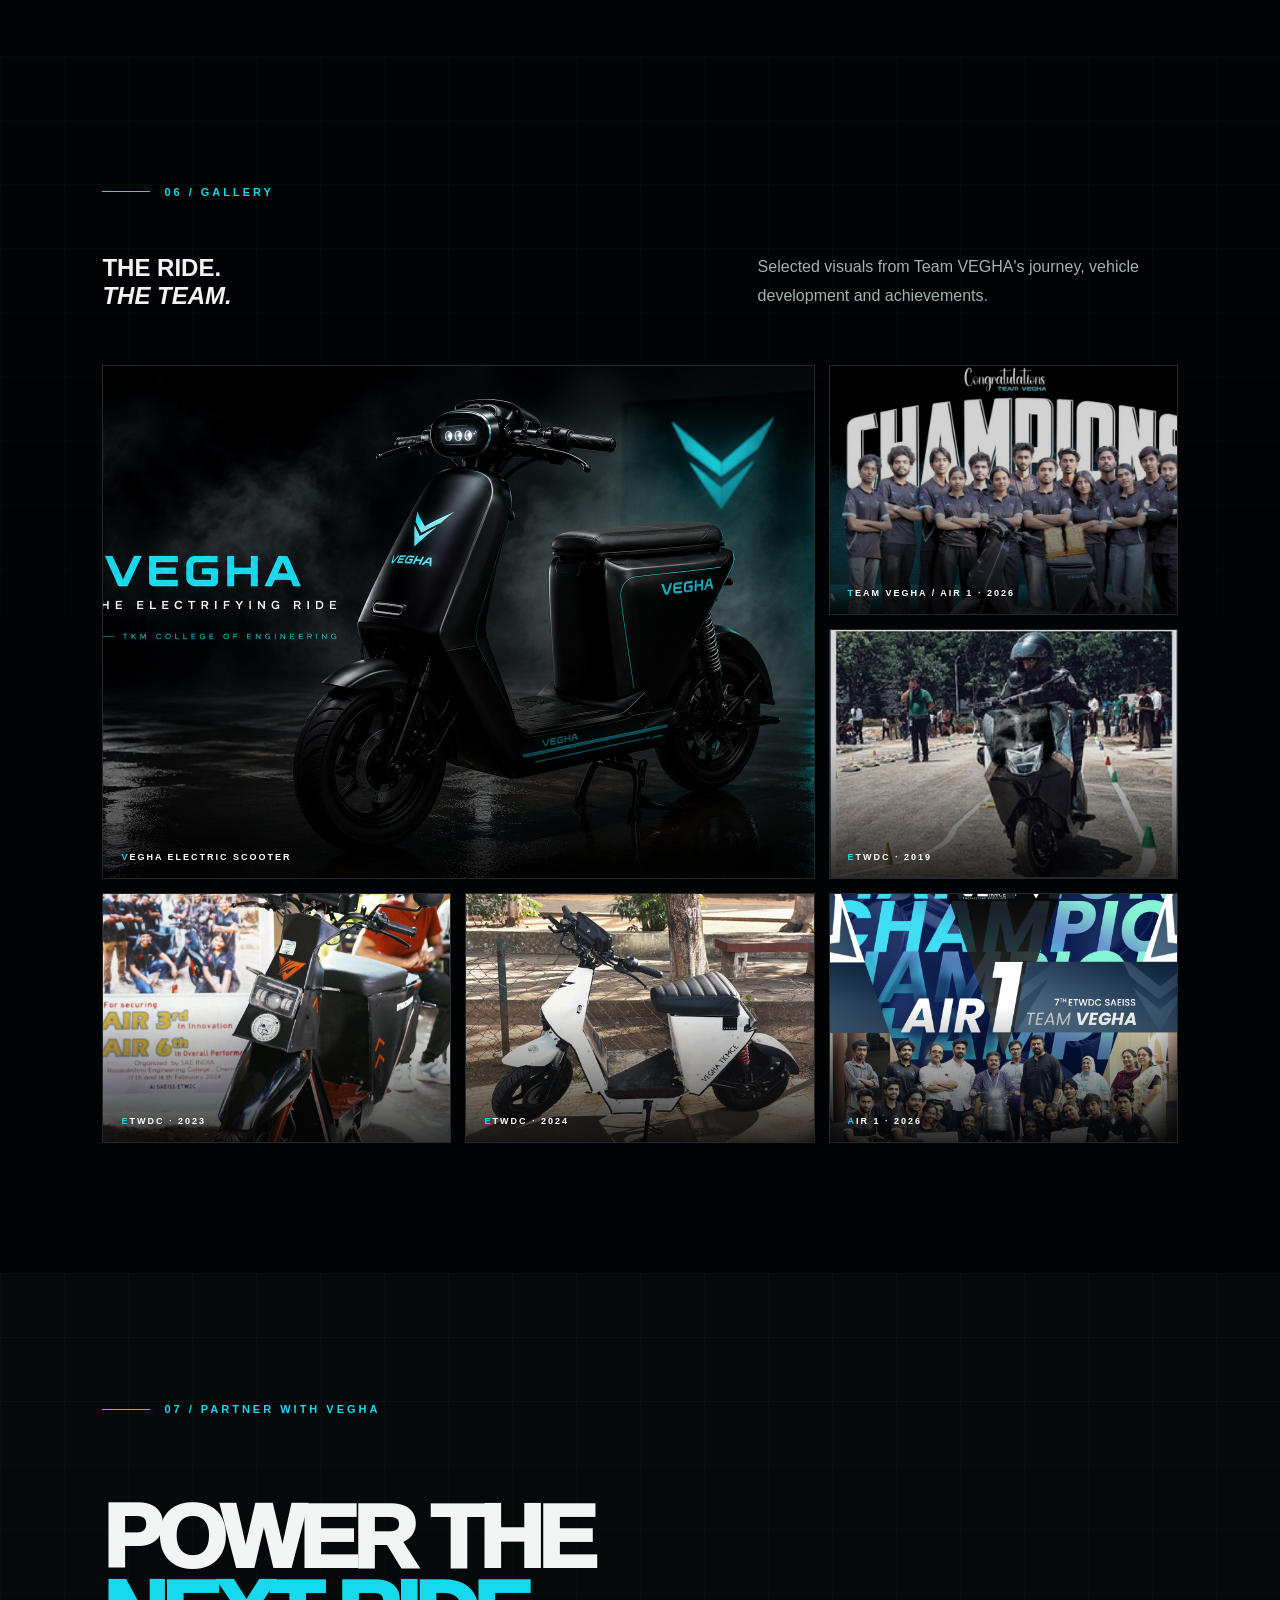
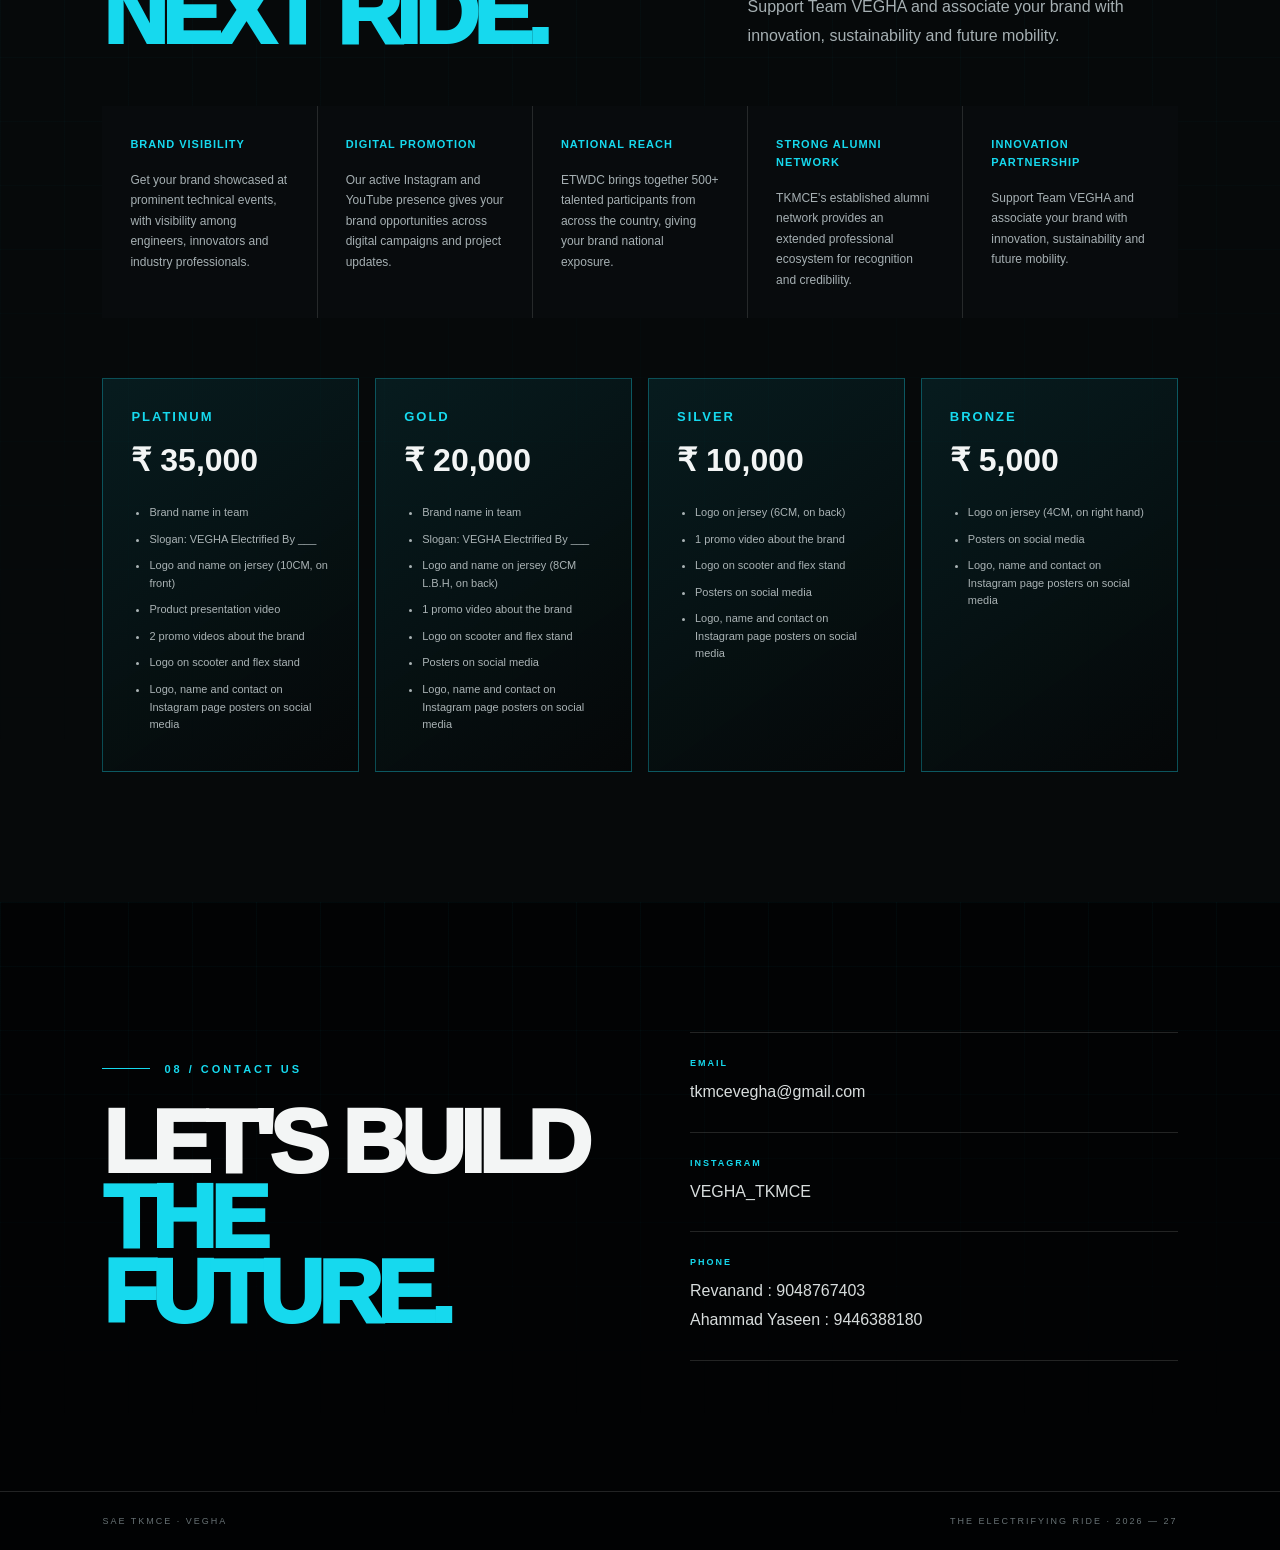
==== commit e3f04efa: "Update index.html" ====
--- a/index.html
+++ b/index.html
@@ -135,9 +135,9 @@
     <div class="achievement-title reveal"><h2>PROVEN<br><em>ON THE NATIONAL STAGE.</em></h2><p>Designed. Developed. Delivered.</p></div>
     <div class="achievement-grid">
       <article class="achievement-card highlight reveal"><span>ETWDC BY SAE · 2026</span><strong>AIR 1</strong><b>OVERALL</b><p>AIR 1 in Design</p></article>
-      <article class="achievement-card reveal"><span>ETWDC BY SAE · 2019</span><strong>AIR 3</strong><b>IN DESIGN</b></article>
+      <article class="achievement-card reveal"><span>ETWDC BY SAE · 2024</span><strong>AIR 3</strong><b>IN DESIGN</b><p>AIR 3 in Innovation<br>AIR 6 in Overall</p></article></article>
       <article class="achievement-card reveal"><span>ETWDC BY SAE · 2023</span><strong>AIR 3</strong><b>IN INNOVATION</b><p>AIR 6 Overall</p></article>
-      <article class="achievement-card reveal"><span>ETWDC BY SAE · 2024</span><strong>AIR 2</strong><b>IN DESIGN</b><p>AIR 3 in Innovation<br>AIR 6 in Overall</p></article>
+      <article class="achievement-card reveal"><span>ETWDC BY SAE · 2019</span><strong>AIR 2</strong><b>IN DESIGN</b><p></article>
       <article class="achievement-card reveal"><span>AUTO EXPO</span><strong>SHORTLISTED</strong><b>BY MALAYALA MANORAMA</b></article>
     </div>
     <div class="achievement-gallery">
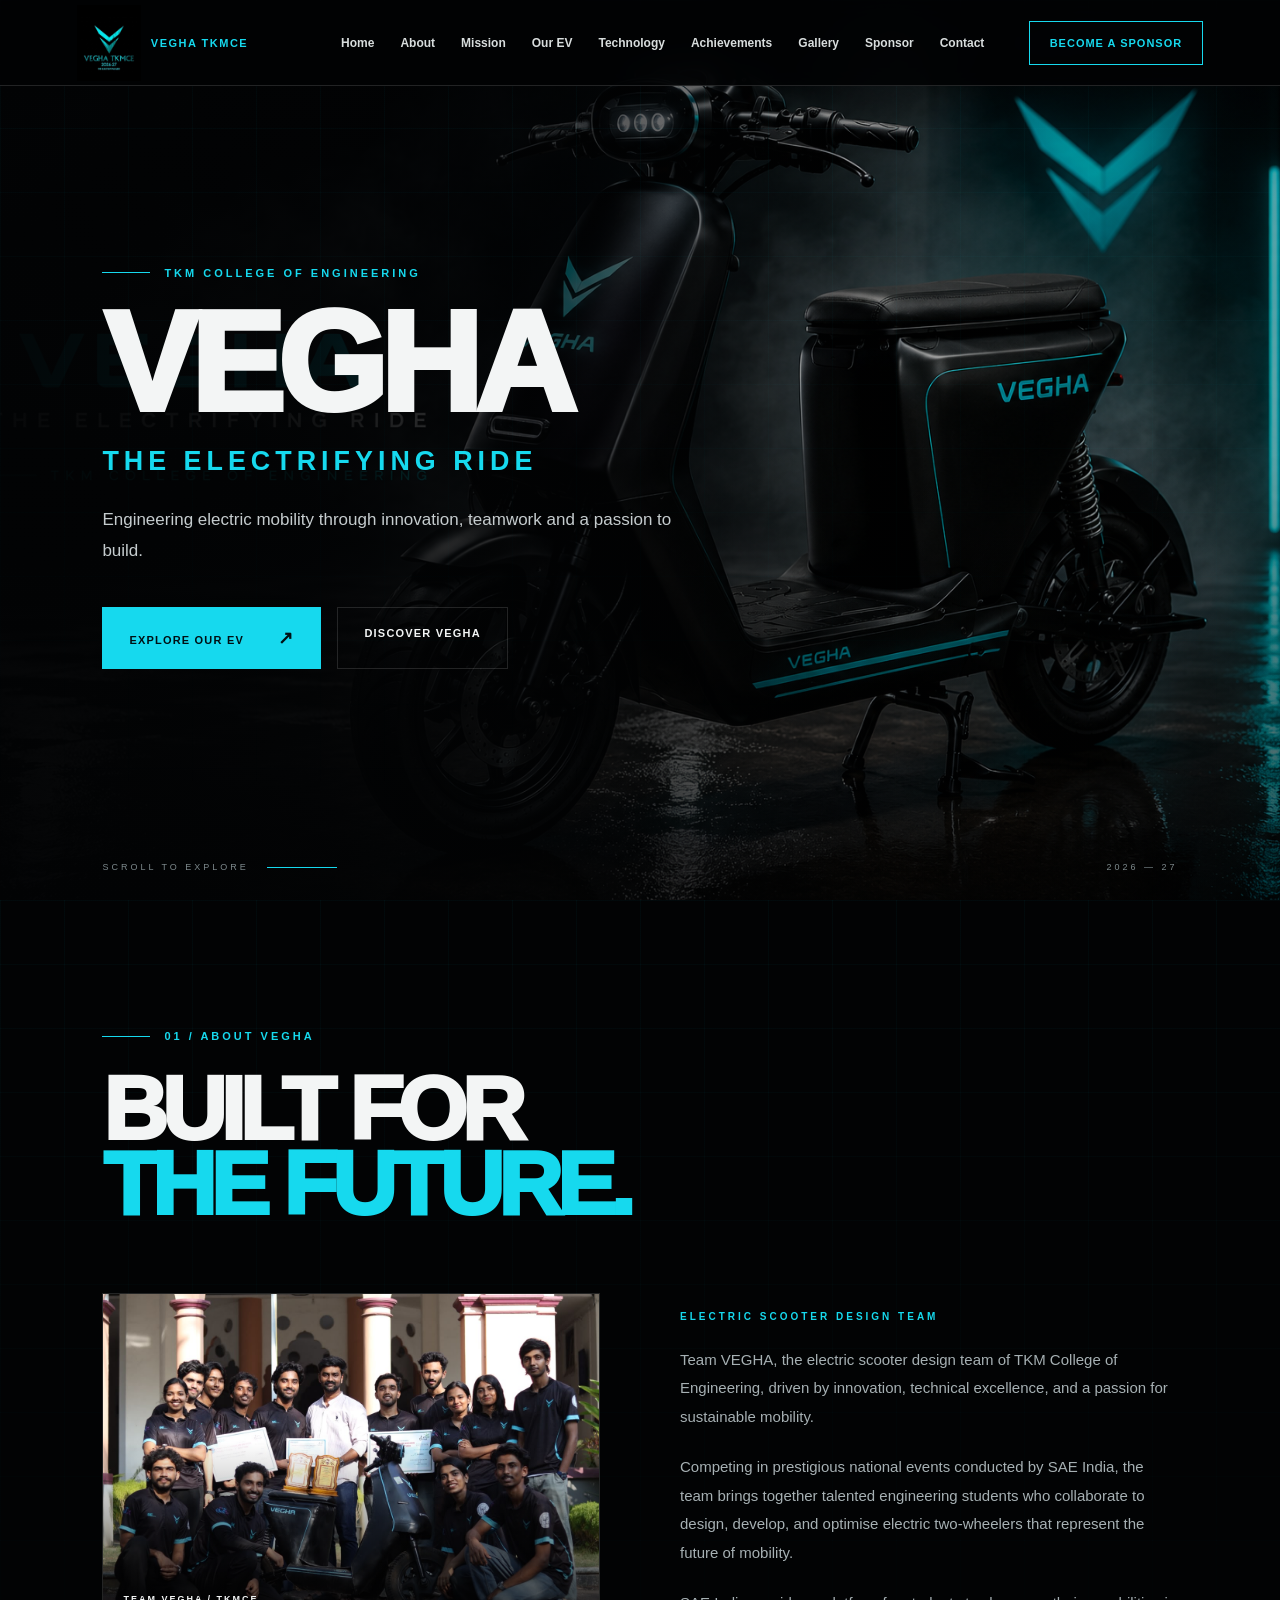
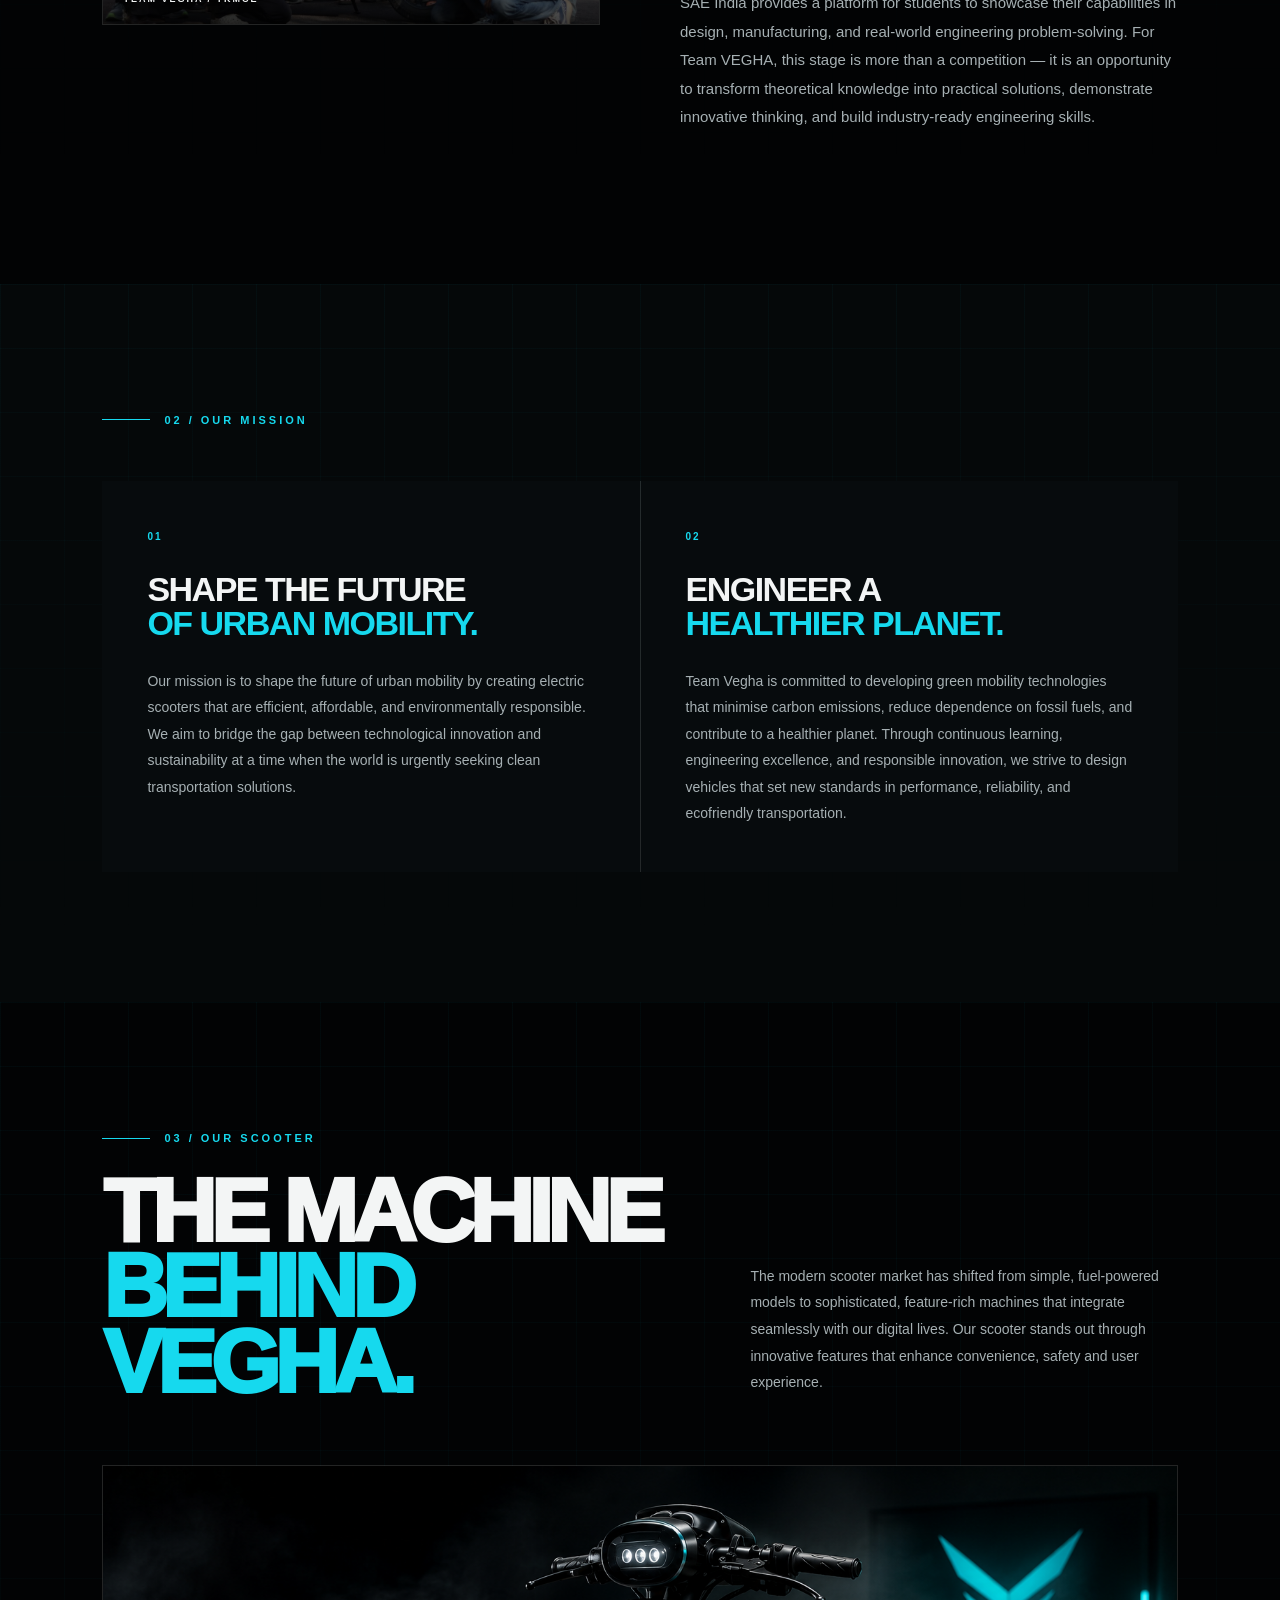
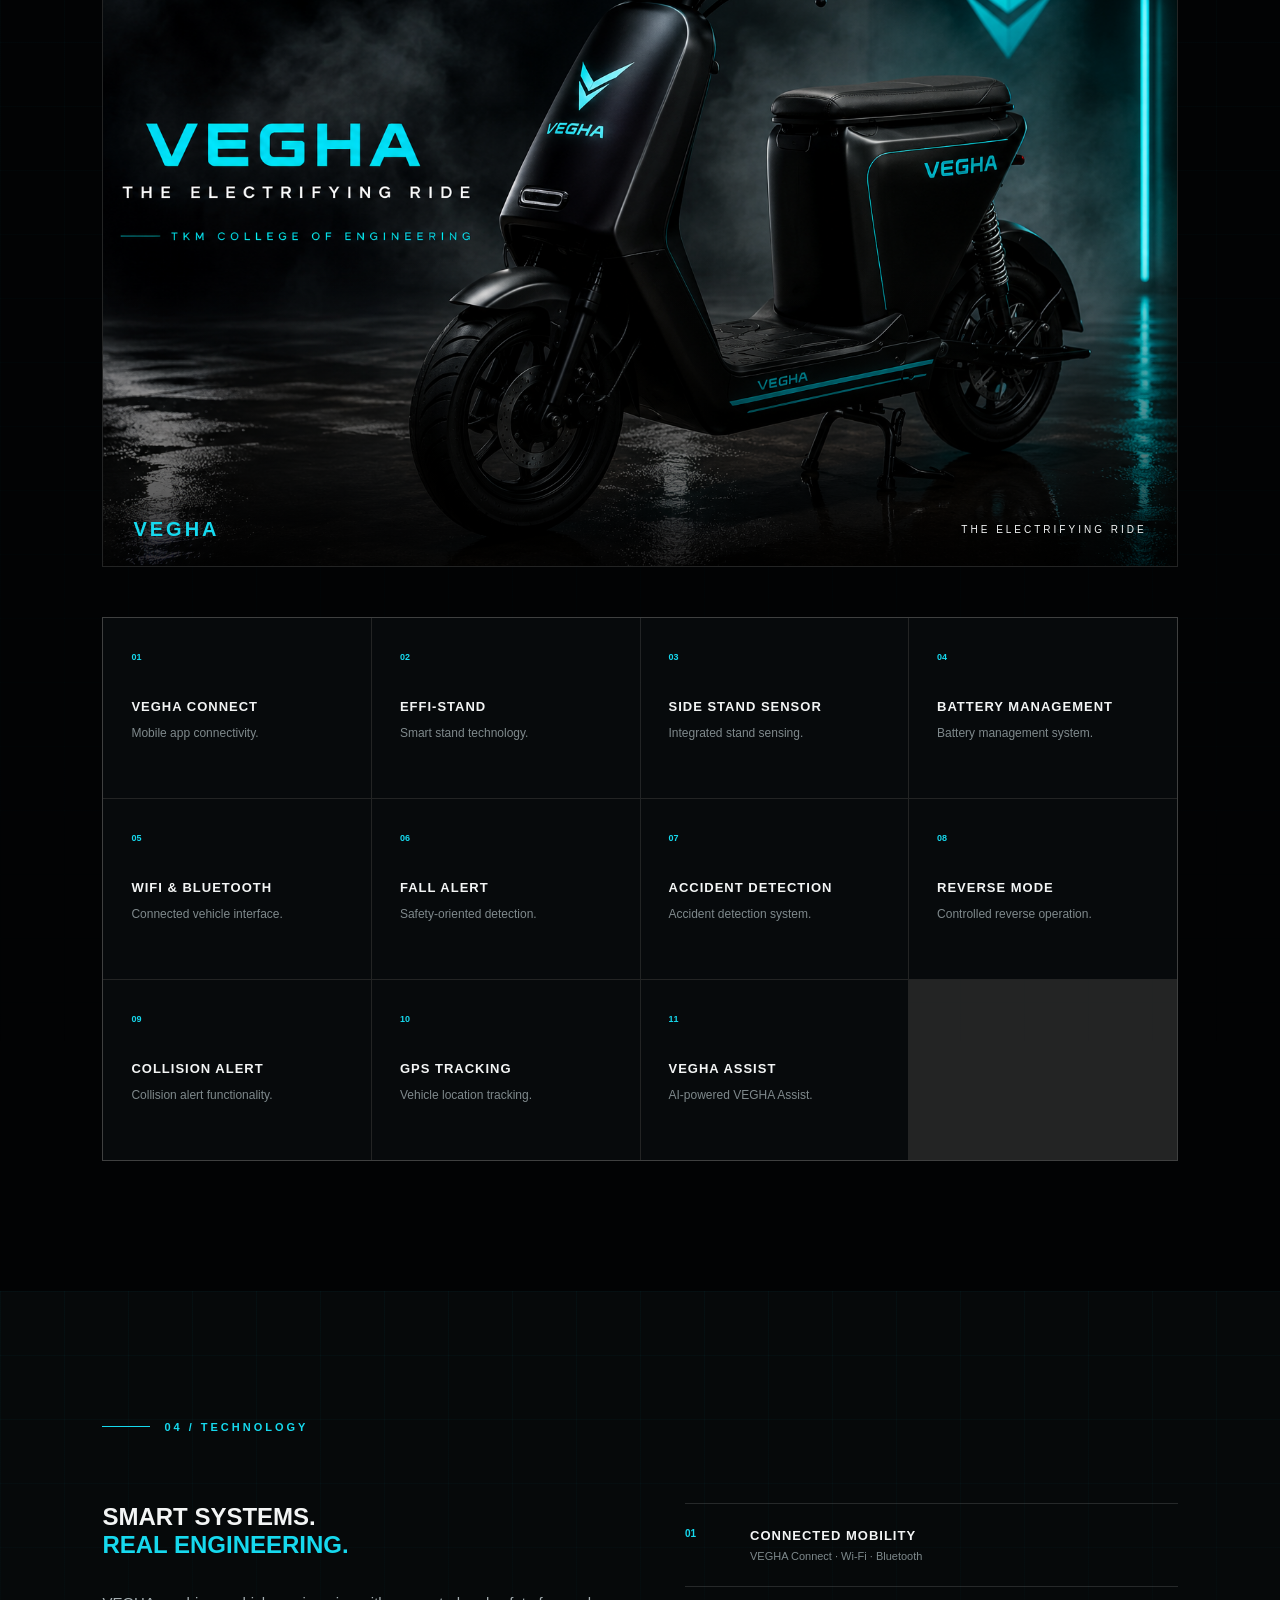
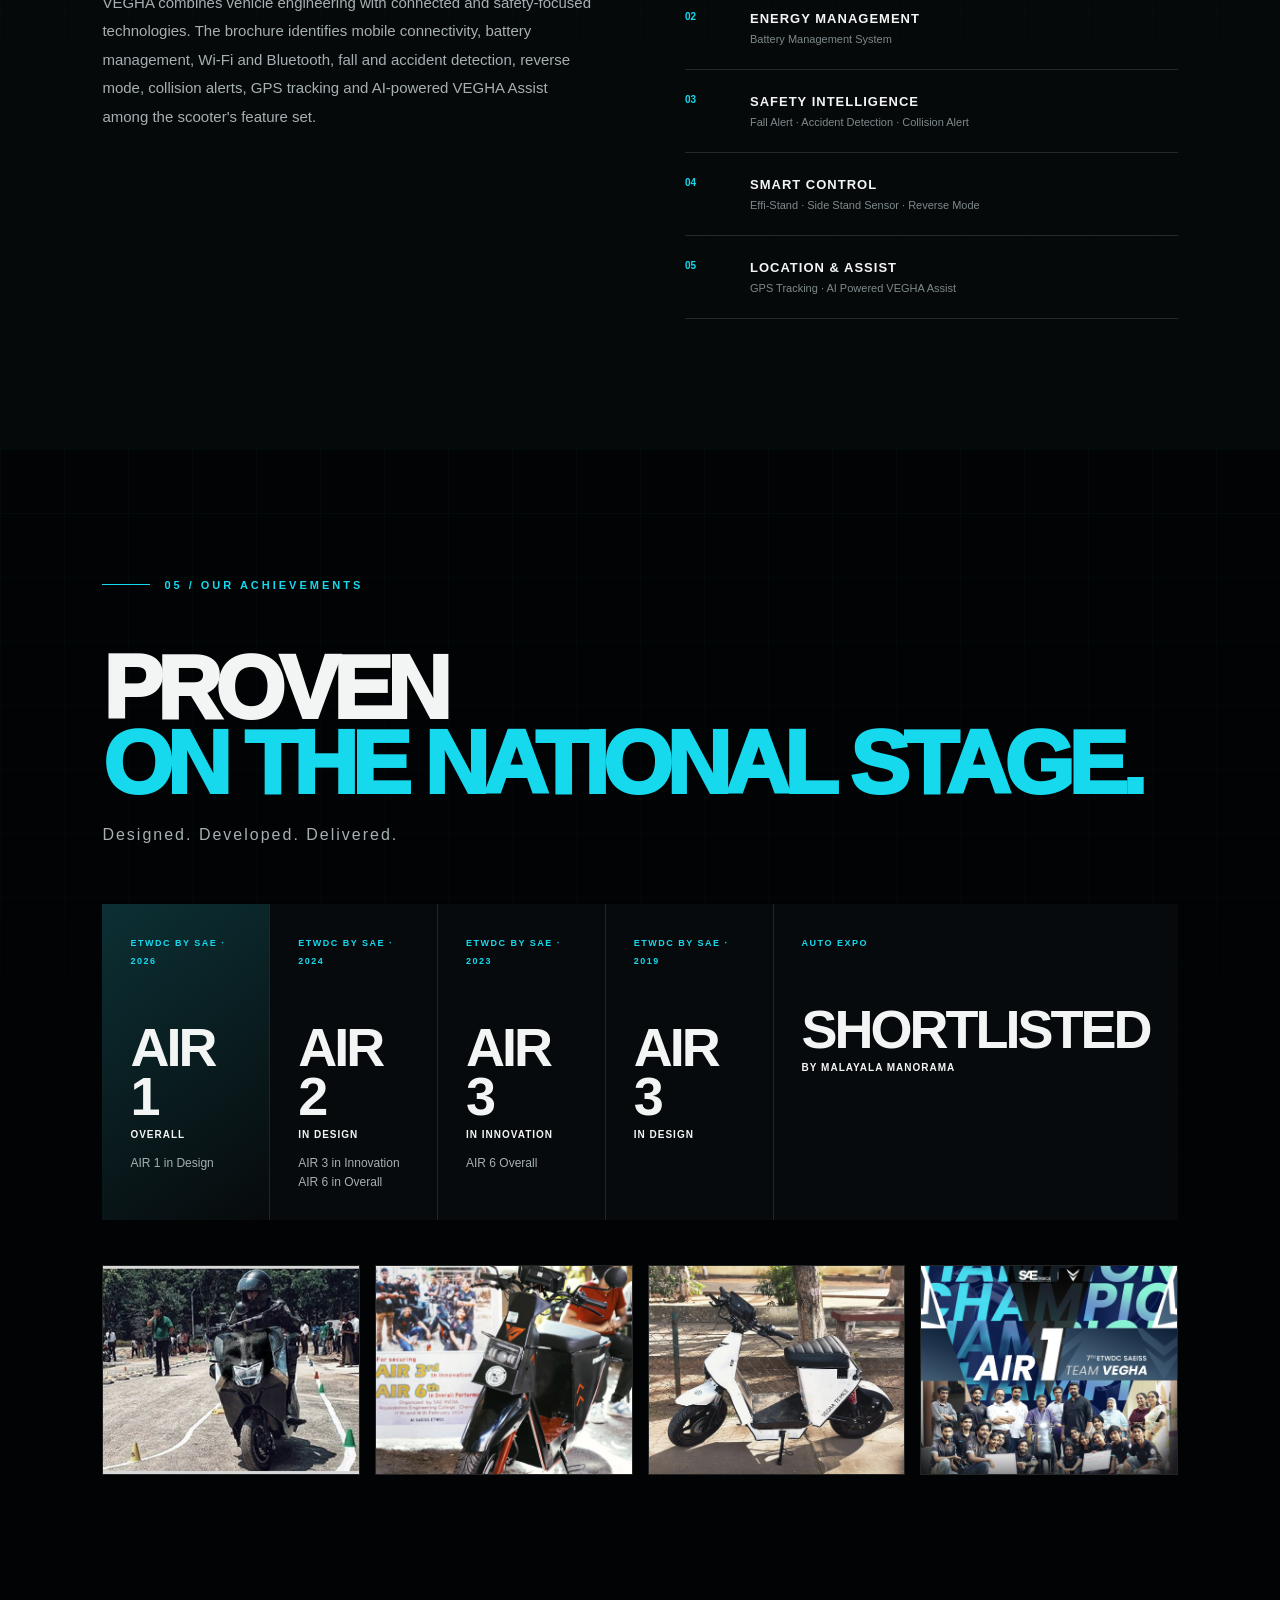
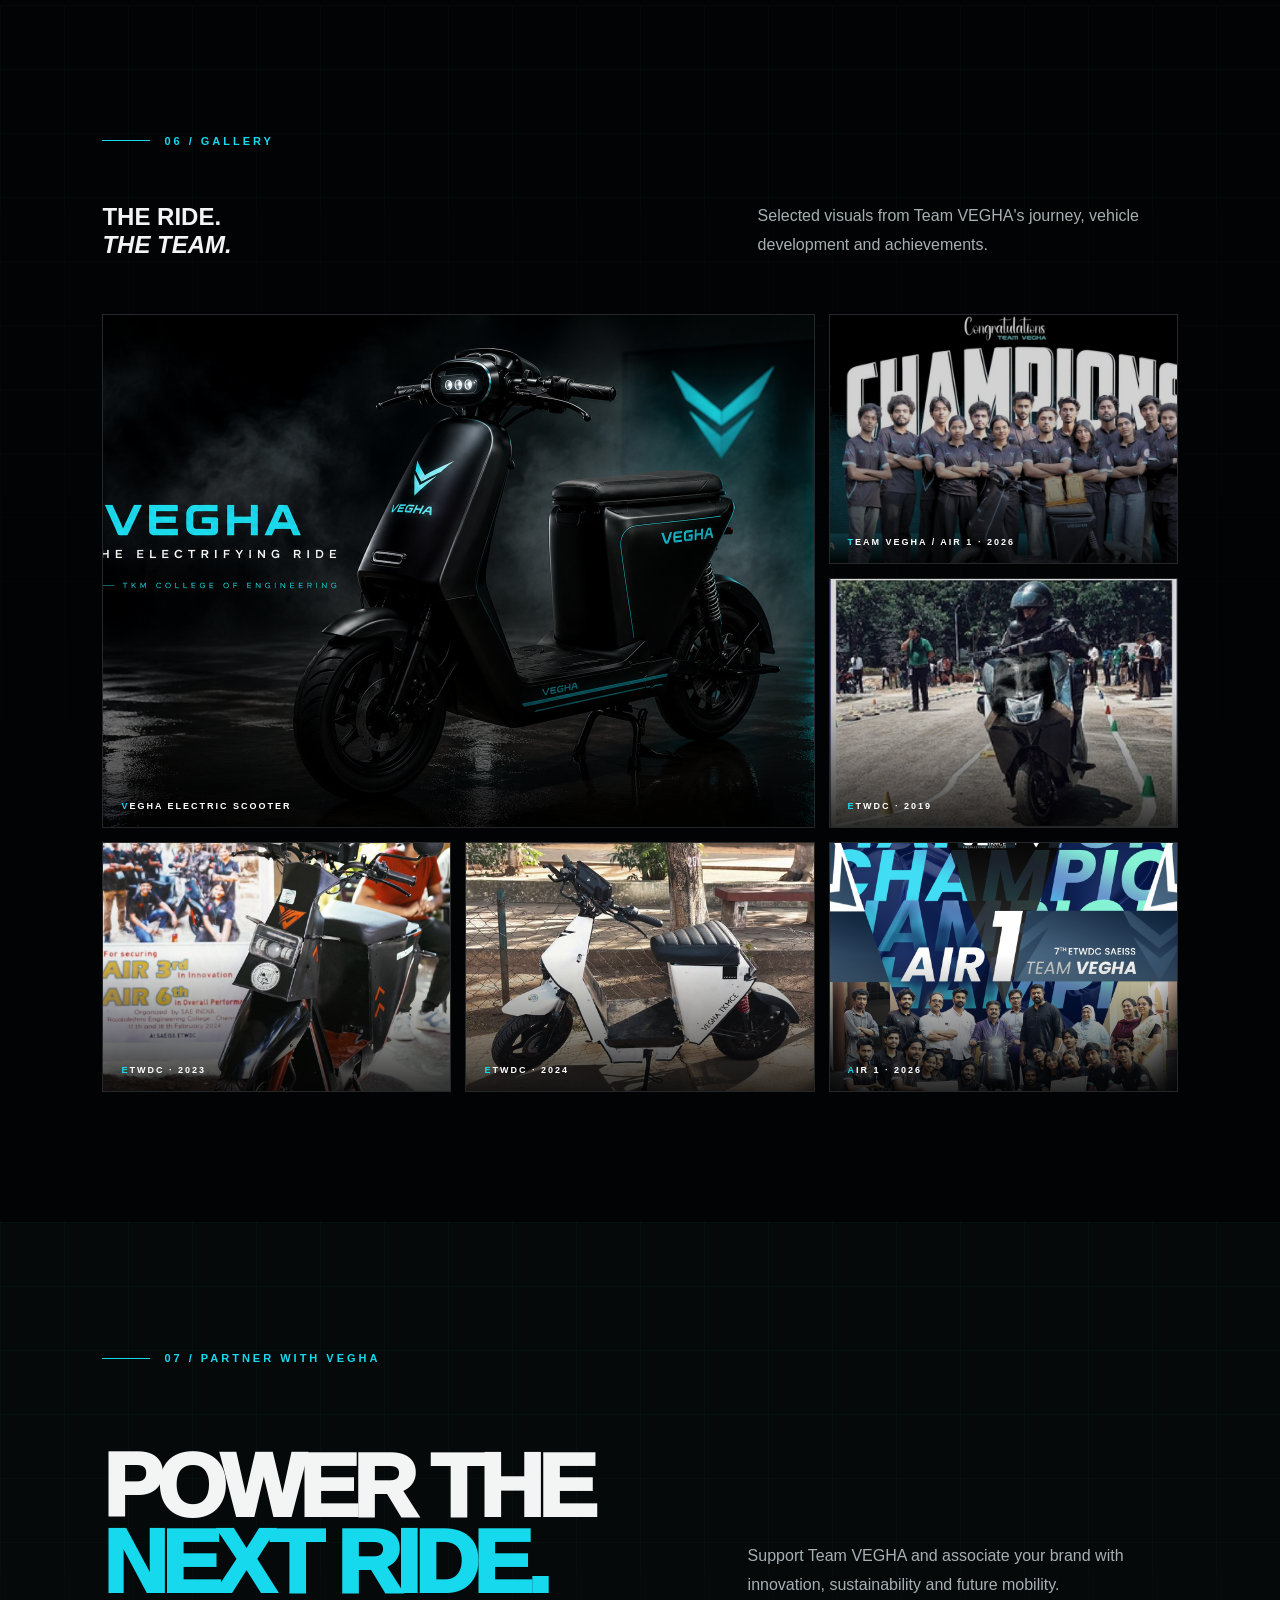
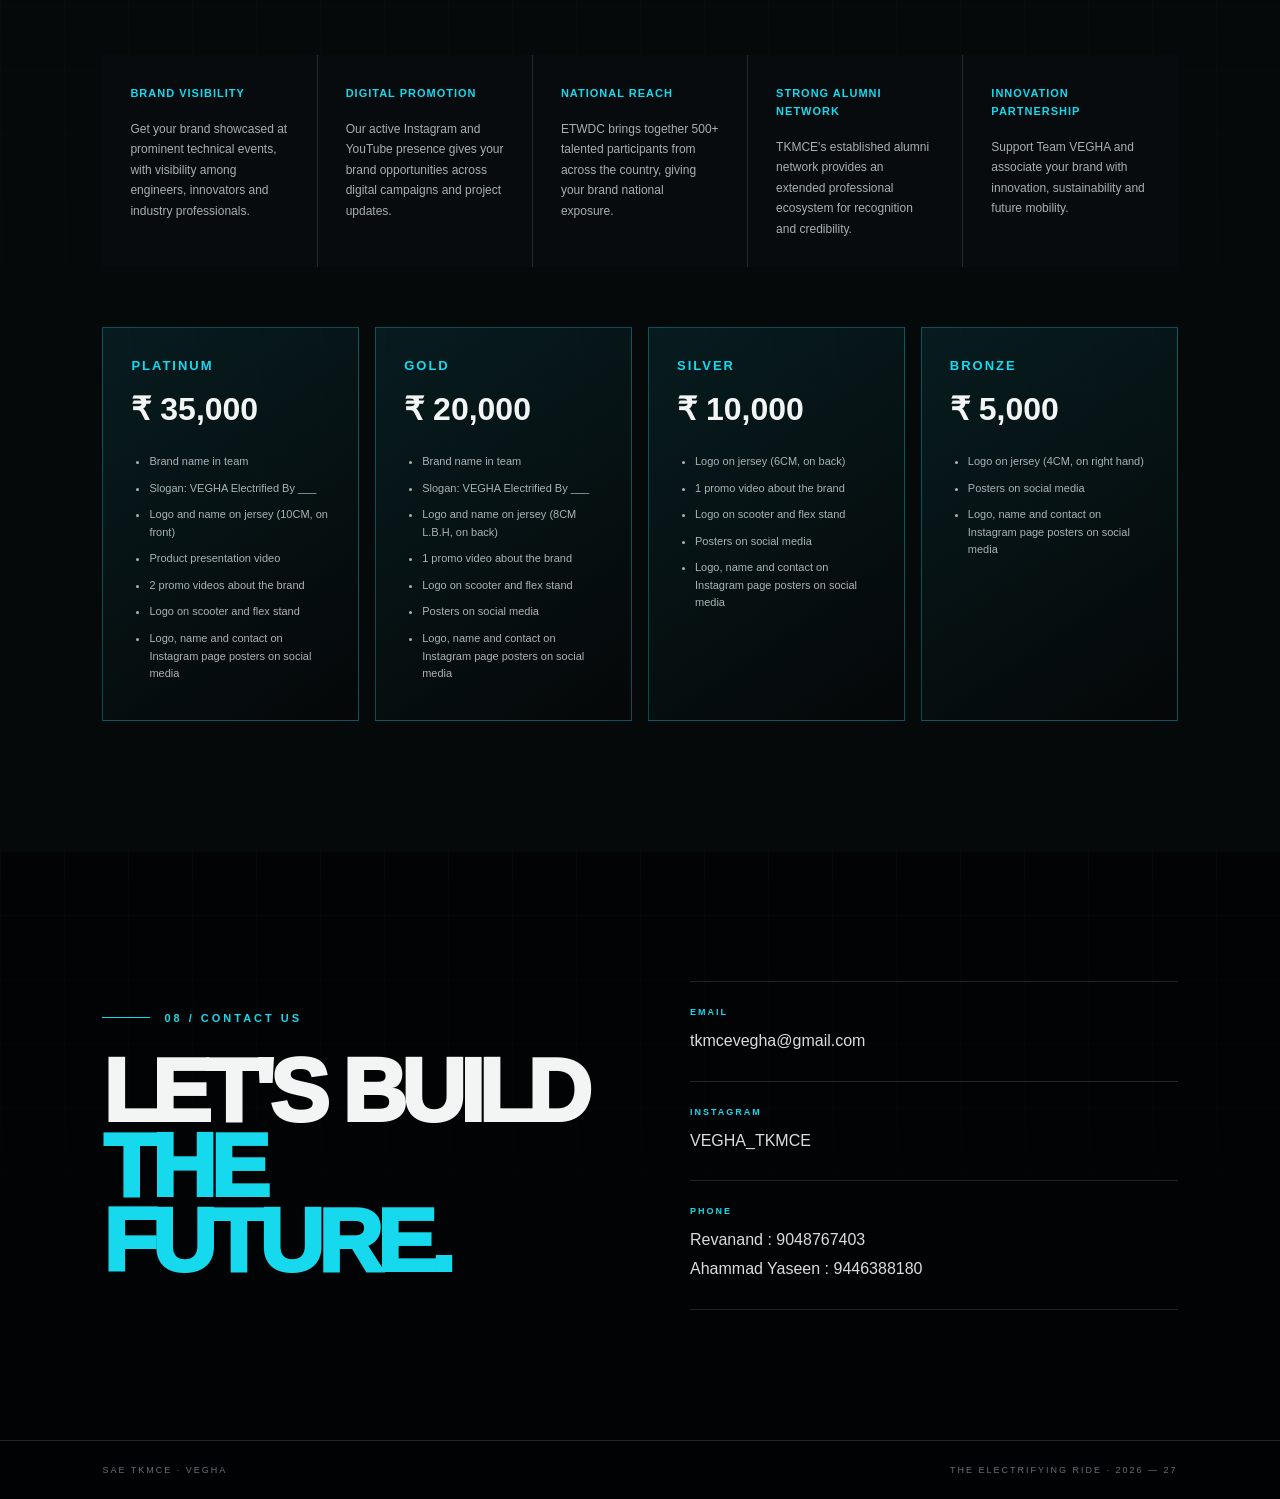
==== commit a276eb05: "Update achievement rankings in index.html" ====
--- a/index.html
+++ b/index.html
@@ -135,9 +135,9 @@
     <div class="achievement-title reveal"><h2>PROVEN<br><em>ON THE NATIONAL STAGE.</em></h2><p>Designed. Developed. Delivered.</p></div>
     <div class="achievement-grid">
       <article class="achievement-card highlight reveal"><span>ETWDC BY SAE · 2026</span><strong>AIR 1</strong><b>OVERALL</b><p>AIR 1 in Design</p></article>
-      <article class="achievement-card reveal"><span>ETWDC BY SAE · 2024</span><strong>AIR 3</strong><b>IN DESIGN</b><p>AIR 3 in Innovation<br>AIR 6 in Overall</p></article></article>
+      <article class="achievement-card reveal"><span>ETWDC BY SAE · 2024</span><strong>AIR 2</strong><b>IN DESIGN</b><p>AIR 3 in Innovation<br>AIR 6 in Overall</p></article></article>
       <article class="achievement-card reveal"><span>ETWDC BY SAE · 2023</span><strong>AIR 3</strong><b>IN INNOVATION</b><p>AIR 6 Overall</p></article>
-      <article class="achievement-card reveal"><span>ETWDC BY SAE · 2019</span><strong>AIR 2</strong><b>IN DESIGN</b><p></article>
+      <article class="achievement-card reveal"><span>ETWDC BY SAE · 2019</span><strong>AIR 3</strong><b>IN DESIGN</b><p></article>
       <article class="achievement-card reveal"><span>AUTO EXPO</span><strong>SHORTLISTED</strong><b>BY MALAYALA MANORAMA</b></article>
     </div>
     <div class="achievement-gallery">
--- a/style.css
+++ b/style.css
@@ -2,7 +2,7 @@
 *{box-sizing:border-box;margin:0;padding:0}html{scroll-behavior:smooth}body{font-family:Arial,Helvetica,sans-serif;background:var(--bg);color:var(--text);overflow-x:hidden}a{color:inherit;text-decoration:none}img{display:block;max-width:100%}.grid-bg{position:absolute;inset:0;pointer-events:none;background-image:linear-gradient(rgba(22,217,238,.035) 1px,transparent 1px),linear-gradient(90deg,rgba(22,217,238,.035) 1px,transparent 1px);background-size:64px 64px;mask-image:linear-gradient(to bottom,black,transparent 92%)}
 .site-header{position:fixed;z-index:50;top:0;left:0;right:0;height:86px;background:rgba(2,3,4,.88);backdrop-filter:blur(12px);border-bottom:1px solid var(--line);display:flex;align-items:center;padding:0 6%;gap:34px}.brand{display:flex;align-items:center;gap:10px;min-width:220px;height:100%}.brand img{width:64px;height:76px;object-fit:contain;object-position:center;background:#000}.brand span{font-size:11px;font-weight:900;letter-spacing:1.5px;color:var(--cyan)}nav{display:flex;align-items:center;justify-content:center;gap:26px;flex:1}nav a{font-size:12px;font-weight:800;color:#d8dddd;transition:.25s}nav a:hover{color:var(--cyan)}.nav-cta{border:1px solid var(--cyan);padding:15px 20px;color:var(--cyan);font-size:11px;font-weight:900;letter-spacing:1px;white-space:nowrap}.menu{display:none;background:none;border:0;color:white;font-size:22px}
 .hero{min-height:100vh;position:relative;display:flex;align-items:center;padding:120px 8% 85px;background:#020304 url('images/scooter.jpg') center/cover no-repeat;overflow:hidden}.hero-overlay{position:absolute;inset:0;background:linear-gradient(90deg,rgba(2,3,4,.98) 0%,rgba(2,3,4,.94) 25%,rgba(2,3,4,.70) 46%,rgba(2,3,4,.25) 70%,rgba(2,3,4,.34) 100%),linear-gradient(0deg,rgba(0,0,0,.5),transparent 50%)}.hero-content{position:relative;z-index:2;max-width:760px}.eyebrow{display:flex;align-items:center;gap:14px;color:var(--cyan);font-size:11px;font-weight:900;letter-spacing:3px}.eyebrow span{width:48px;height:1px;background:var(--cyan)}.hero h1{font-size:clamp(90px,11vw,170px);line-height:.78;letter-spacing:-7px;margin:30px 0 28px;font-weight:950}.hero h2{font-size:clamp(18px,2.1vw,31px);letter-spacing:5px;color:var(--cyan);margin-bottom:28px}.hero p{max-width:570px;color:#c5ccce;font-size:17px;line-height:1.8}.actions{display:flex;gap:16px;margin-top:40px}.btn{padding:19px 26px;border:1px solid var(--line);font-size:11px;font-weight:900;letter-spacing:1.2px}.btn.primary{background:var(--cyan);color:#001014;border-color:var(--cyan)}.btn.primary b{margin-left:30px;font-size:18px}.btn.ghost:hover{border-color:var(--cyan);color:var(--cyan)}.hero-meta{position:absolute;z-index:3;left:8%;right:8%;bottom:28px;display:flex;align-items:center;gap:18px;color:#7d898c;font-size:9px;letter-spacing:3px}.hero-meta i{width:70px;height:1px;background:var(--cyan)}.hero-meta span:last-child{margin-left:auto}
-.section{position:relative;padding:130px 8%;overflow:hidden}.about{background:#020304}.section-head{position:relative;z-index:2;max-width:800px}.section-head h2,.scooter h2,.achievement-title h2,.sponsor-head h2,.contact h2{font-size:clamp(58px,7vw,105px);line-height:.84;letter-spacing:-6px;font-weight:950;margin-top:30px}.section-head em,.scooter em,.achievement-title em,.sponsor-head em,.contact em,.tech-copy em{color:var(--cyan);font-style:normal}.about-grid{position:relative;z-index:2;max-width:var(--max);margin:70px auto 0;display:grid;grid-template-columns:1fr 1fr;gap:80px;align-items:start}.media-card{position:relative;border:1px solid var(--line);overflow:hidden}.media-card img{width:100%;height:510px;object-fit:cover;object-position:center}.media-card:after{content:'';position:absolute;inset:0;background:linear-gradient(0deg,rgba(0,0,0,.75),transparent 55%)}.media-label{position:absolute;z-index:2;bottom:20px;left:20px;font-size:9px;font-weight:900;letter-spacing:2px}.copy{padding-top:18px}.kicker{color:var(--cyan);font-size:10px;font-weight:900;letter-spacing:3px;margin-bottom:24px}.copy p{color:var(--muted);font-size:15px;line-height:1.9;margin-bottom:22px}
+.section{position:relative;padding:130px 8%;overflow:hidden}.about{background:#020304}.section-head{position:relative;z-index:2;max-width:800px}.section-head h2,.scooter h2,.achievement-title h2,.sponsor-head h2,.contact h2{font-size:clamp(58px,7vw,105px);line-height:.84;letter-spacing:-6px;font-weight:950;margin-top:30px}.section-head em,.scooter em,.achievement-title em,.sponsor-head em,.contact em,.tech-copy em{color:var(--cyan);font-style:normal}.about-grid{position:relative;z-index:2;max-width:var(--max);margin:70px auto 0;display:grid;grid-template-columns:1fr 1fr;gap:80px;align-items:start}.media-card{position:relative;border:1px solid var(--line);overflow:hidden}.media-card img{width:100%;aspect-ratio:3/2;height:auto;object-fit:cover;object-position:center}.media-card:after{content:'';position:absolute;inset:0;background:linear-gradient(0deg,rgba(0,0,0,.75),transparent 55%)}.media-label{position:absolute;z-index:2;bottom:20px;left:20px;font-size:9px;font-weight:900;letter-spacing:2px}.copy{padding-top:18px}.kicker{color:var(--cyan);font-size:10px;font-weight:900;letter-spacing:3px;margin-bottom:24px}.copy p{color:var(--muted);font-size:15px;line-height:1.9;margin-bottom:22px}
 .mission{background:#050809}.mission>.eyebrow{position:relative;z-index:2;max-width:var(--max);margin:0 auto 55px}.mission-grid{position:relative;z-index:2;max-width:var(--max);margin:auto;display:grid;grid-template-columns:1fr 1fr;gap:1px;background:var(--line)}.mission-card{background:var(--panel);padding:45px}.mission-card>span{color:var(--cyan);font-size:10px;font-weight:900;letter-spacing:2px}.mission-card h3{font-size:34px;line-height:1;letter-spacing:-1.5px;margin:28px 0}.mission-card em{font-style:normal;color:var(--cyan)}.mission-card p{color:var(--muted);font-size:14px;line-height:1.9}
 .scooter{background:#020304}.scooter-intro{position:relative;z-index:2;max-width:var(--max);margin:auto;display:grid;grid-template-columns:1.15fr .85fr;gap:70px;align-items:end}.scooter-intro>p{color:var(--muted);font-size:14px;line-height:1.9;padding-bottom:4px}.scooter-showcase{position:relative;z-index:2;max-width:var(--max);margin:65px auto 0;border:1px solid var(--line);overflow:hidden}.scooter-showcase img{width:100%;height:min(62vw,700px);object-fit:cover}.scooter-showcase:after{content:'';position:absolute;inset:0;background:linear-gradient(0deg,rgba(0,0,0,.8),transparent 45%)}.scooter-caption{position:absolute;z-index:2;left:30px;right:30px;bottom:25px;display:flex;justify-content:space-between;align-items:center}.scooter-caption strong{font-size:20px;letter-spacing:3px;color:var(--cyan)}.scooter-caption span{font-size:10px;letter-spacing:3px}.feature-grid{position:relative;z-index:2;max-width:var(--max);margin:50px auto 0;display:grid;grid-template-columns:repeat(4,1fr);gap:1px;background:var(--line);border:1px solid var(--line)}.feature{position:relative;background:#070a0c;padding:28px;min-height:180px}.feature span{color:var(--cyan);font-size:9px;font-weight:900}.feature h3{font-size:13px;letter-spacing:1px;margin-top:35px}.feature p{color:#7f898c;font-size:12px;margin-top:10px;line-height:1.6}.feature:after{content:'';position:absolute;left:0;bottom:0;width:0;height:2px;background:var(--cyan);transition:.3s}.feature:hover:after{width:100%}
 .technology{background:#06090a}.tech-layout{position:relative;z-index:2;max-width:var(--max);margin:70px auto 0;display:grid;grid-template-columns:1fr 1fr;gap:90px}.tech-copy p{max-width:620px;color:var(--muted);line-height:1.9;font-size:15px;margin-top:30px}.tech-list{border-top:1px solid var(--line)}.tech-list div{display:grid;grid-template-columns:50px 1fr;gap:15px;padding:24px 0;border-bottom:1px solid var(--line)}.tech-list span{color:var(--cyan);font-size:10px;font-weight:900}.tech-list b{font-size:13px;letter-spacing:1px}.tech-list small{grid-column:2;color:#7e898c;font-size:11px;margin-top:-8px}
@@ -12,4 +12,4 @@
 .contact{background:#020304;min-height:65vh;display:flex;align-items:center}.contact-inner{position:relative;z-index:2;max-width:var(--max);width:100%;margin:auto;display:grid;grid-template-columns:1fr 1fr;gap:100px;align-items:center}.contact-details{border-top:1px solid var(--line)}.contact-details>div{padding:25px 0;border-bottom:1px solid var(--line)}.contact-details small{display:block;color:var(--cyan);font-size:9px;font-weight:900;letter-spacing:2px;margin-bottom:10px}.contact-details a,.contact-details p{font-size:16px;color:#d8dddd;line-height:1.8}.contact-details a:hover{color:var(--cyan)}footer{display:flex;justify-content:space-between;padding:24px 8%;border-top:1px solid var(--line);background:#010203;color:#677174;font-size:9px;letter-spacing:2px}
 .reveal{opacity:0;transform:translateY(25px);transition:opacity .7s ease,transform .7s ease}.reveal.visible{opacity:1;transform:none}
 @media(max-width:1000px){nav{gap:14px}.brand{min-width:150px}.nav-cta{display:none}.about-grid,.scooter-intro,.tech-layout,.contact-inner{grid-template-columns:1fr;gap:45px}.feature-grid{grid-template-columns:repeat(2,1fr)}.achievement-grid{grid-template-columns:repeat(2,1fr)}.achievement-gallery{grid-template-columns:repeat(2,1fr)}.sponsor-benefits{grid-template-columns:repeat(2,1fr)}.packages{grid-template-columns:repeat(2,1fr)}}
-@media(max-width:720px){.site-header{height:72px;padding:0 5%}.brand{min-width:auto}.brand span{display:none}.brand img{width:48px;height:58px}nav{display:none}.menu{display:block;margin-left:auto}.hero{padding:105px 7% 75px;background-position:60% center}.hero h1{font-size:82px;letter-spacing:-5px}.hero h2{font-size:16px;letter-spacing:3px}.hero p{font-size:14px}.actions{flex-direction:column;align-items:flex-start}.btn{width:100%;text-align:center}.hero-meta{left:7%;right:7%}.section{padding:90px 7%}.section-head h2,.scooter h2,.achievement-title h2,.sponsor-head h2,.contact h2{font-size:58px;letter-spacing:-4px}.media-card img{height:380px}.copy p{font-size:14px}.mission-grid,.achievement-grid,.sponsor-benefits,.packages{grid-template-columns:1fr}.mission-card{padding:28px}.scooter-intro{grid-template-columns:1fr}.scooter-showcase img{height:430px}.feature-grid{grid-template-columns:1fr}.achievement-gallery{grid-template-columns:1fr 1fr}.achievement-gallery img{height:170px}.gallery-head{display:block}.gallery-head p{margin-top:25px}.gallery-grid{grid-template-columns:1fr 1fr;grid-auto-rows:190px}.gallery-item.large{grid-column:span 2;grid-row:span 2}.sponsor-head{display:block}.sponsor-head p{margin-top:25px}.contact-inner{gap:50px}footer{flex-direction:column;gap:12px}}
+@media(max-width:720px){.site-header{height:72px;padding:0 5%}.brand{min-width:auto}.brand span{display:none}.brand img{width:48px;height:58px}nav{display:none}.menu{display:block;margin-left:auto}.hero{padding:105px 7% 75px;background-position:60% center}.hero h1{font-size:82px;letter-spacing:-5px}.hero h2{font-size:16px;letter-spacing:3px}.hero p{font-size:14px}.actions{flex-direction:column;align-items:flex-start}.btn{width:100%;text-align:center}.hero-meta{left:7%;right:7%}.section{padding:90px 7%}.section-head h2,.scooter h2,.achievement-title h2,.sponsor-head h2,.contact h2{font-size:58px;letter-spacing:-4px}.media-card img{width:100%;aspect-ratio:3/2;height:auto;object-fit:cover;object-position:center;}.copy p{font-size:14px}.mission-grid,.achievement-grid,.sponsor-benefits,.packages{grid-template-columns:1fr}.mission-card{padding:28px}.scooter-intro{grid-template-columns:1fr}.scooter-showcase img{height:430px}.feature-grid{grid-template-columns:1fr}.achievement-gallery{grid-template-columns:1fr 1fr}.achievement-gallery img{height:170px}.gallery-head{display:block}.gallery-head p{margin-top:25px}.gallery-grid{grid-template-columns:1fr 1fr;grid-auto-rows:190px}.gallery-item.large{grid-column:span 2;grid-row:span 2}.sponsor-head{display:block}.sponsor-head p{margin-top:25px}.contact-inner{gap:50px}footer{flex-direction:column;gap:12px}}
